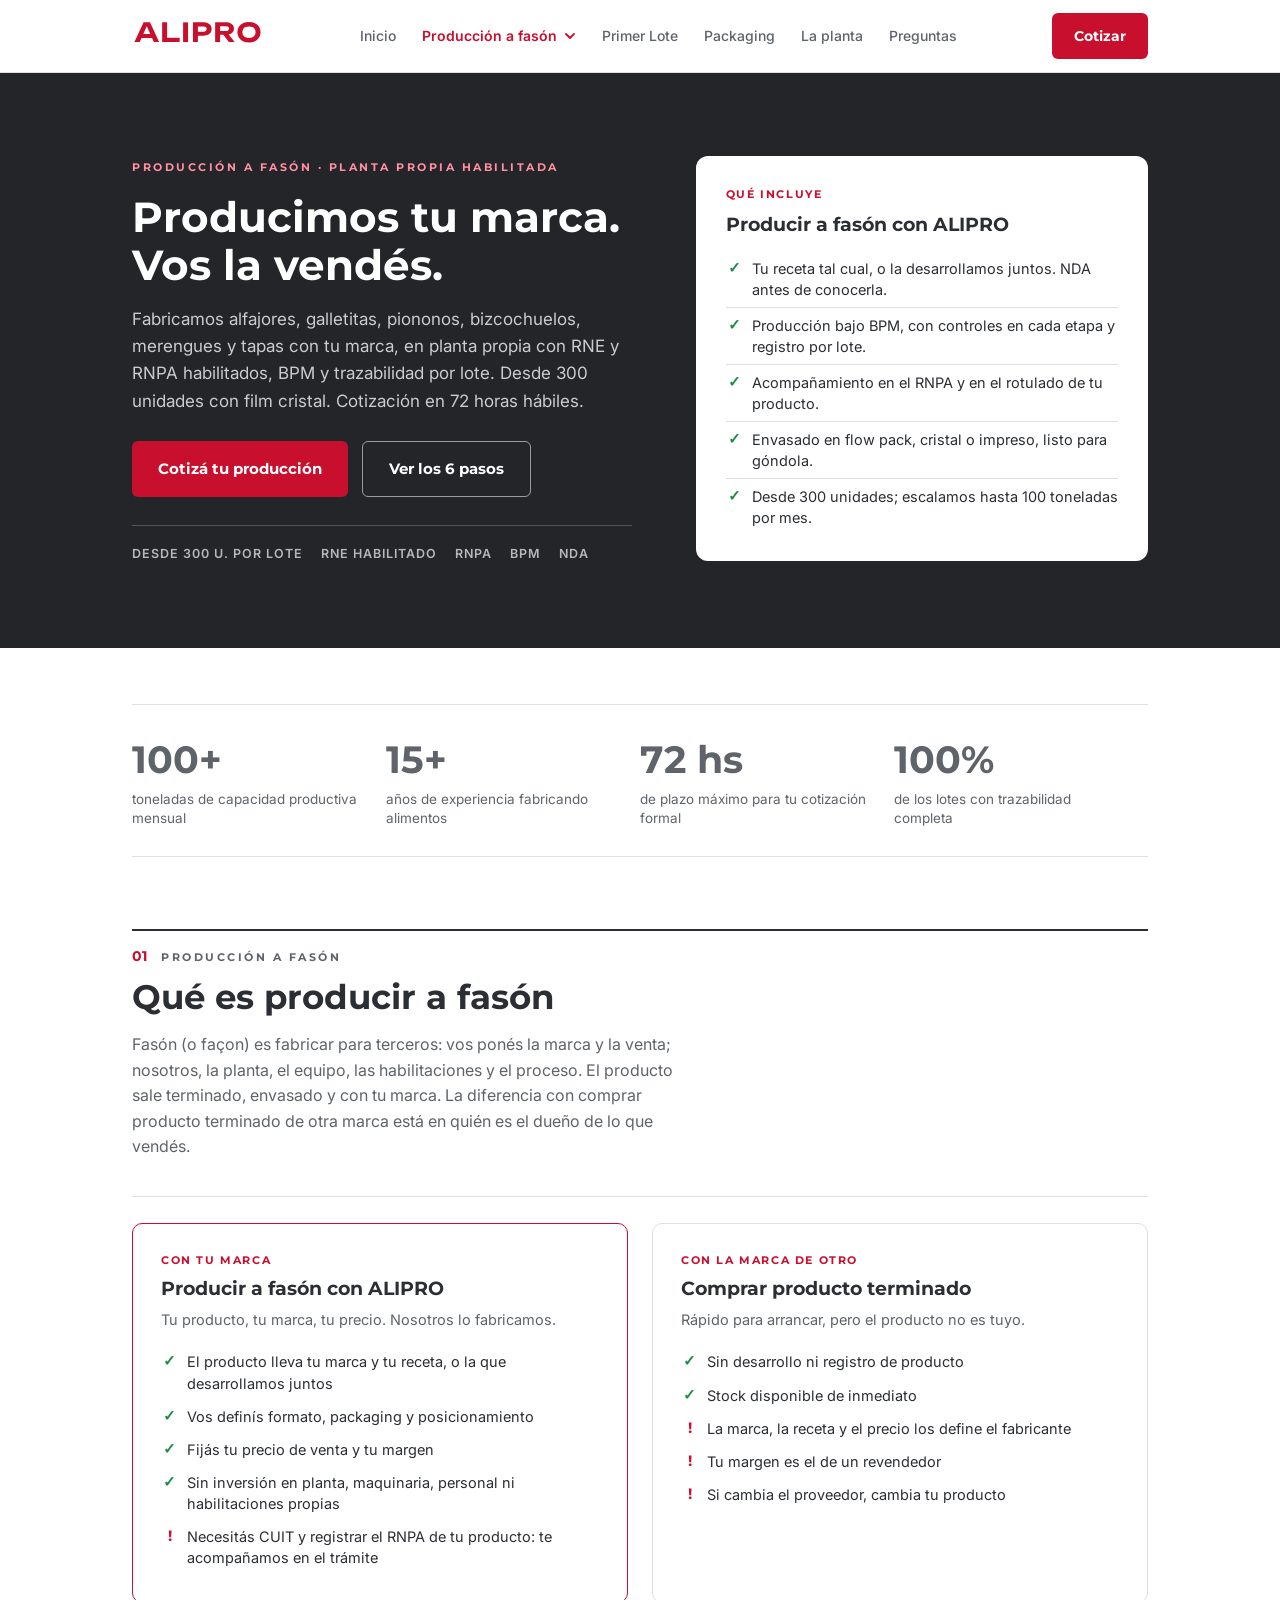
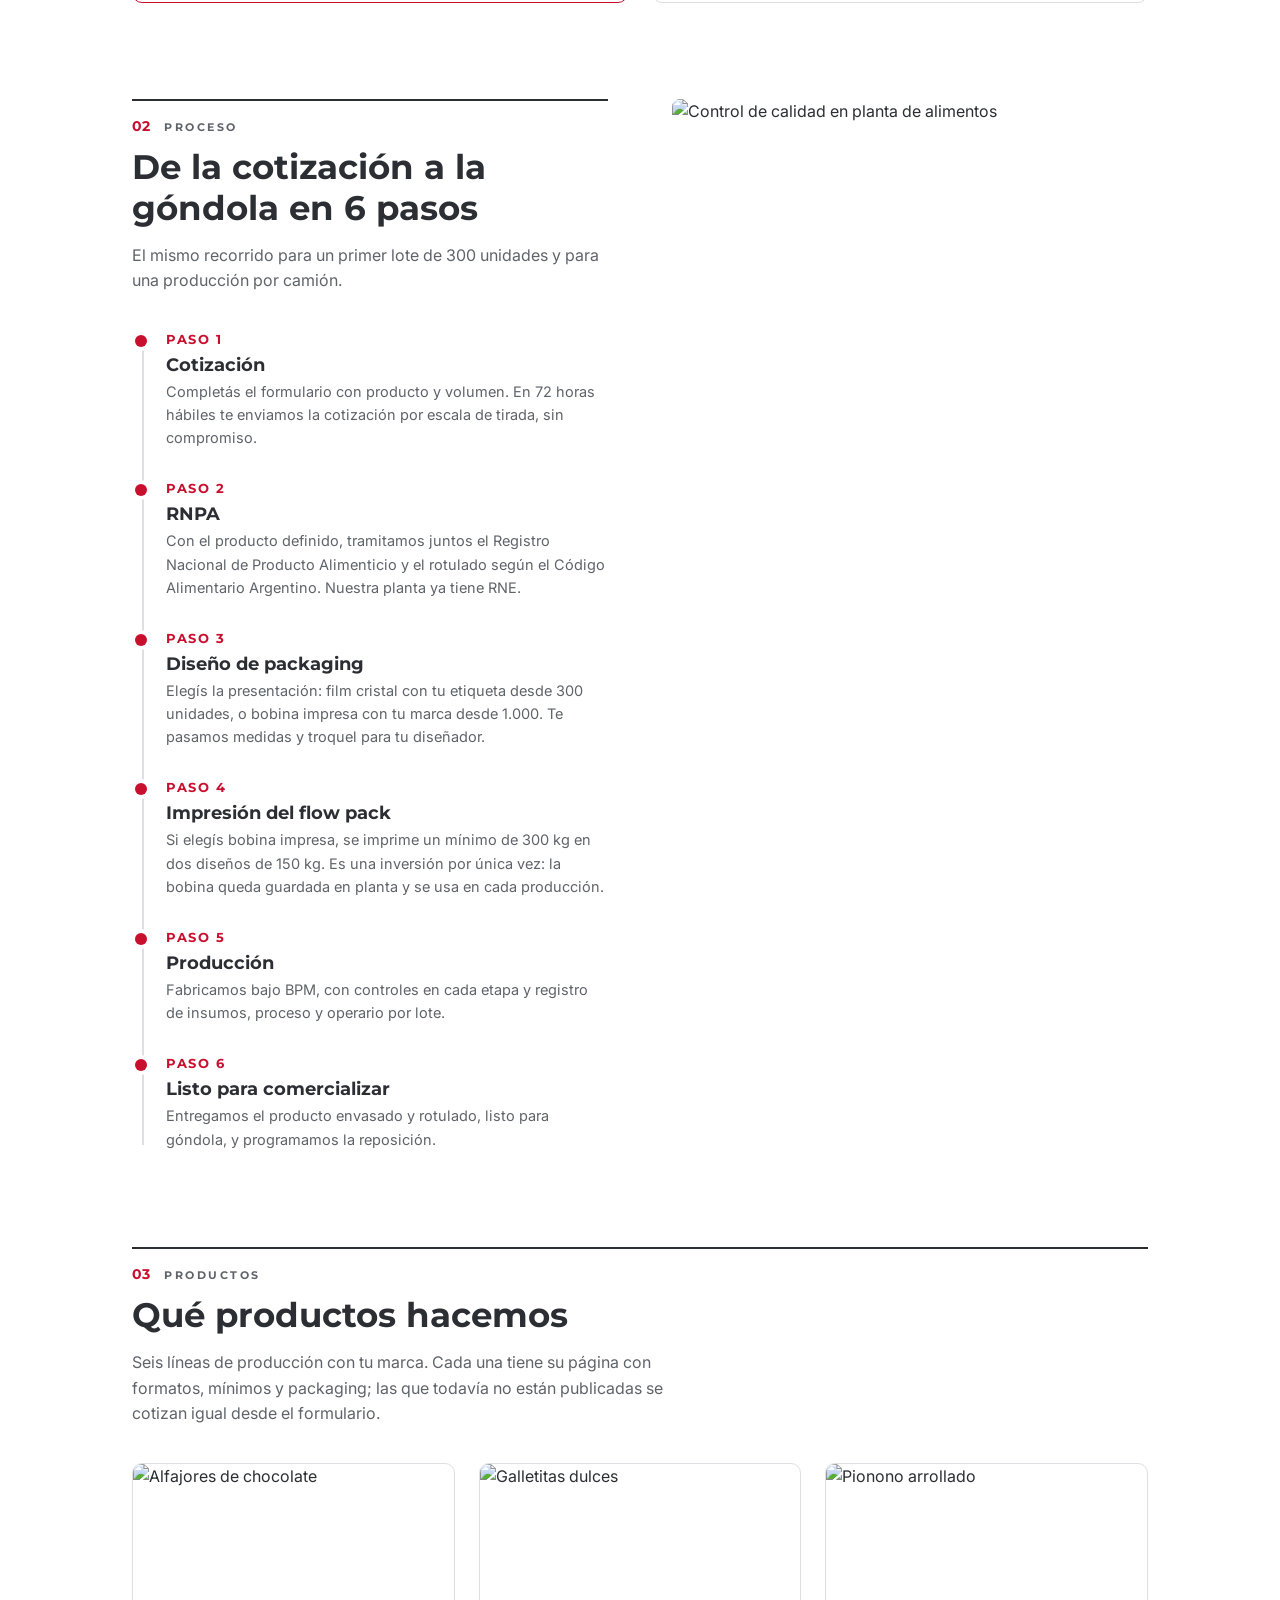
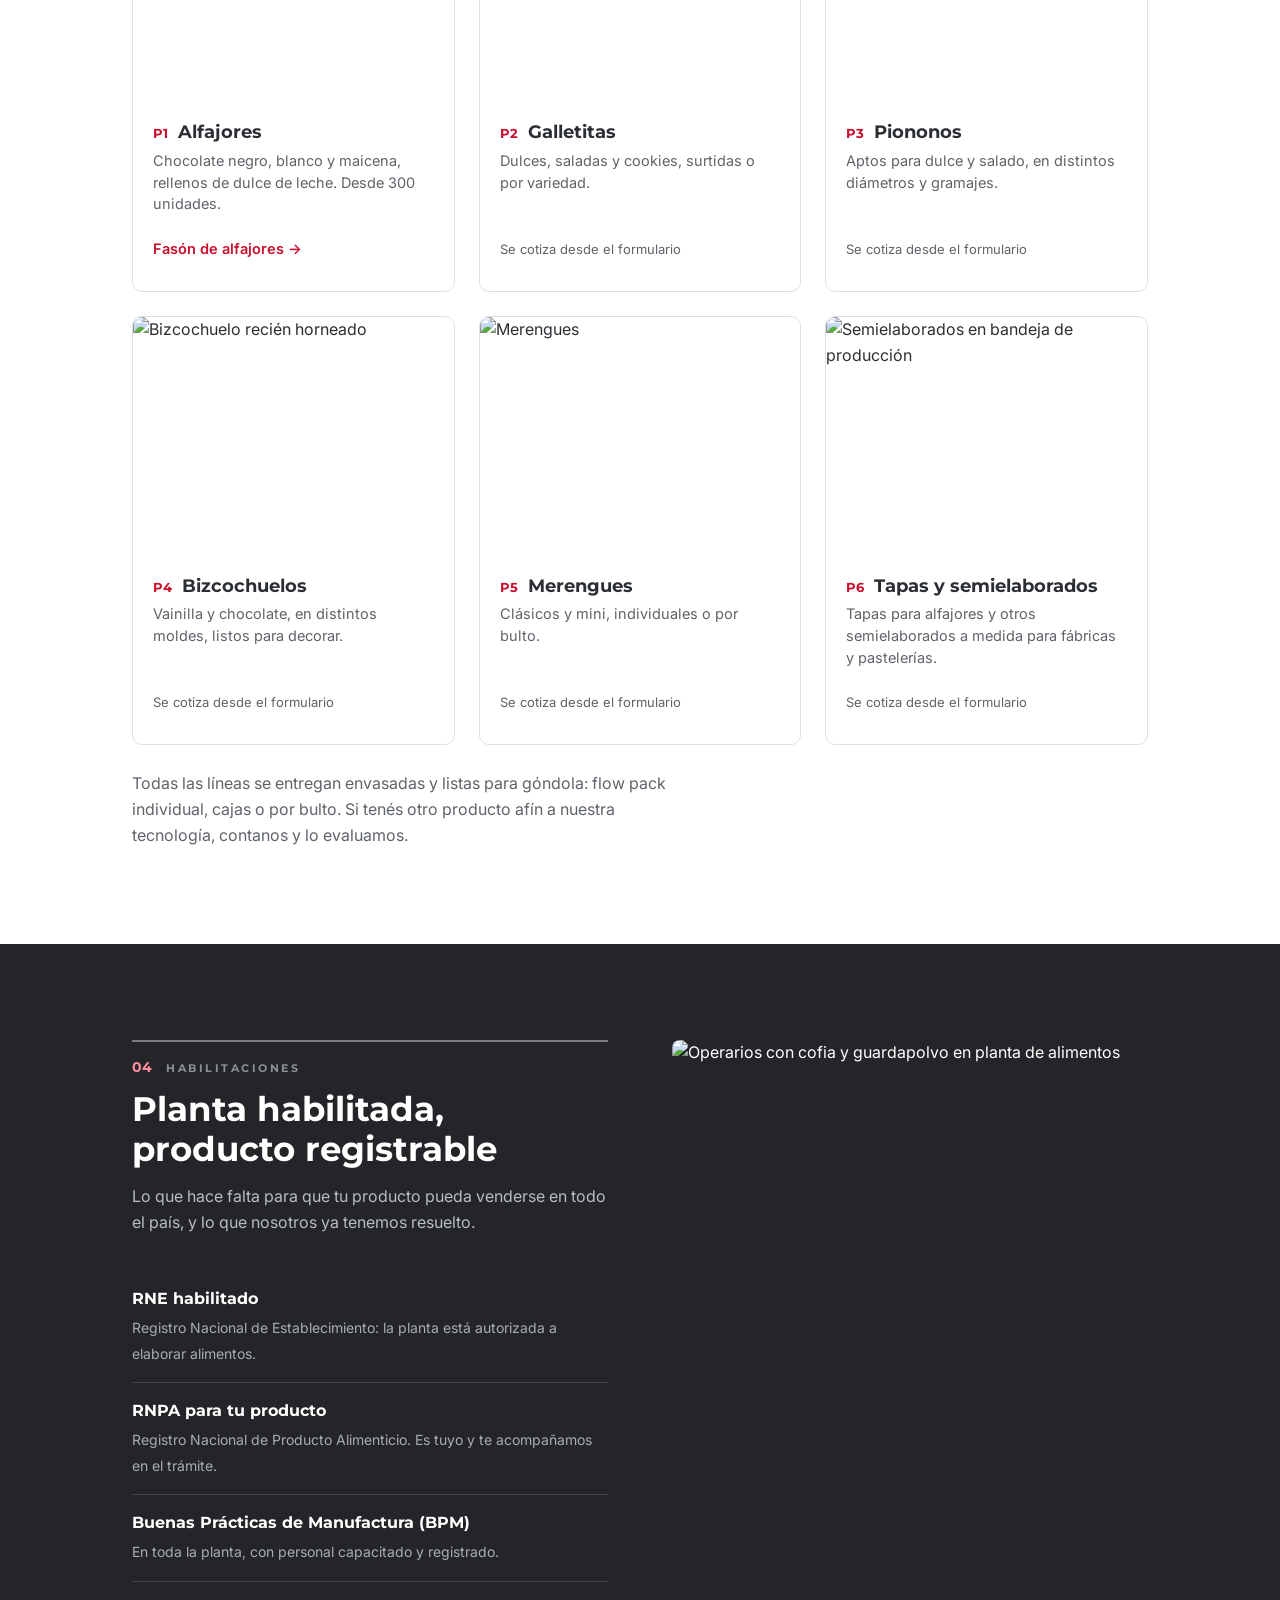
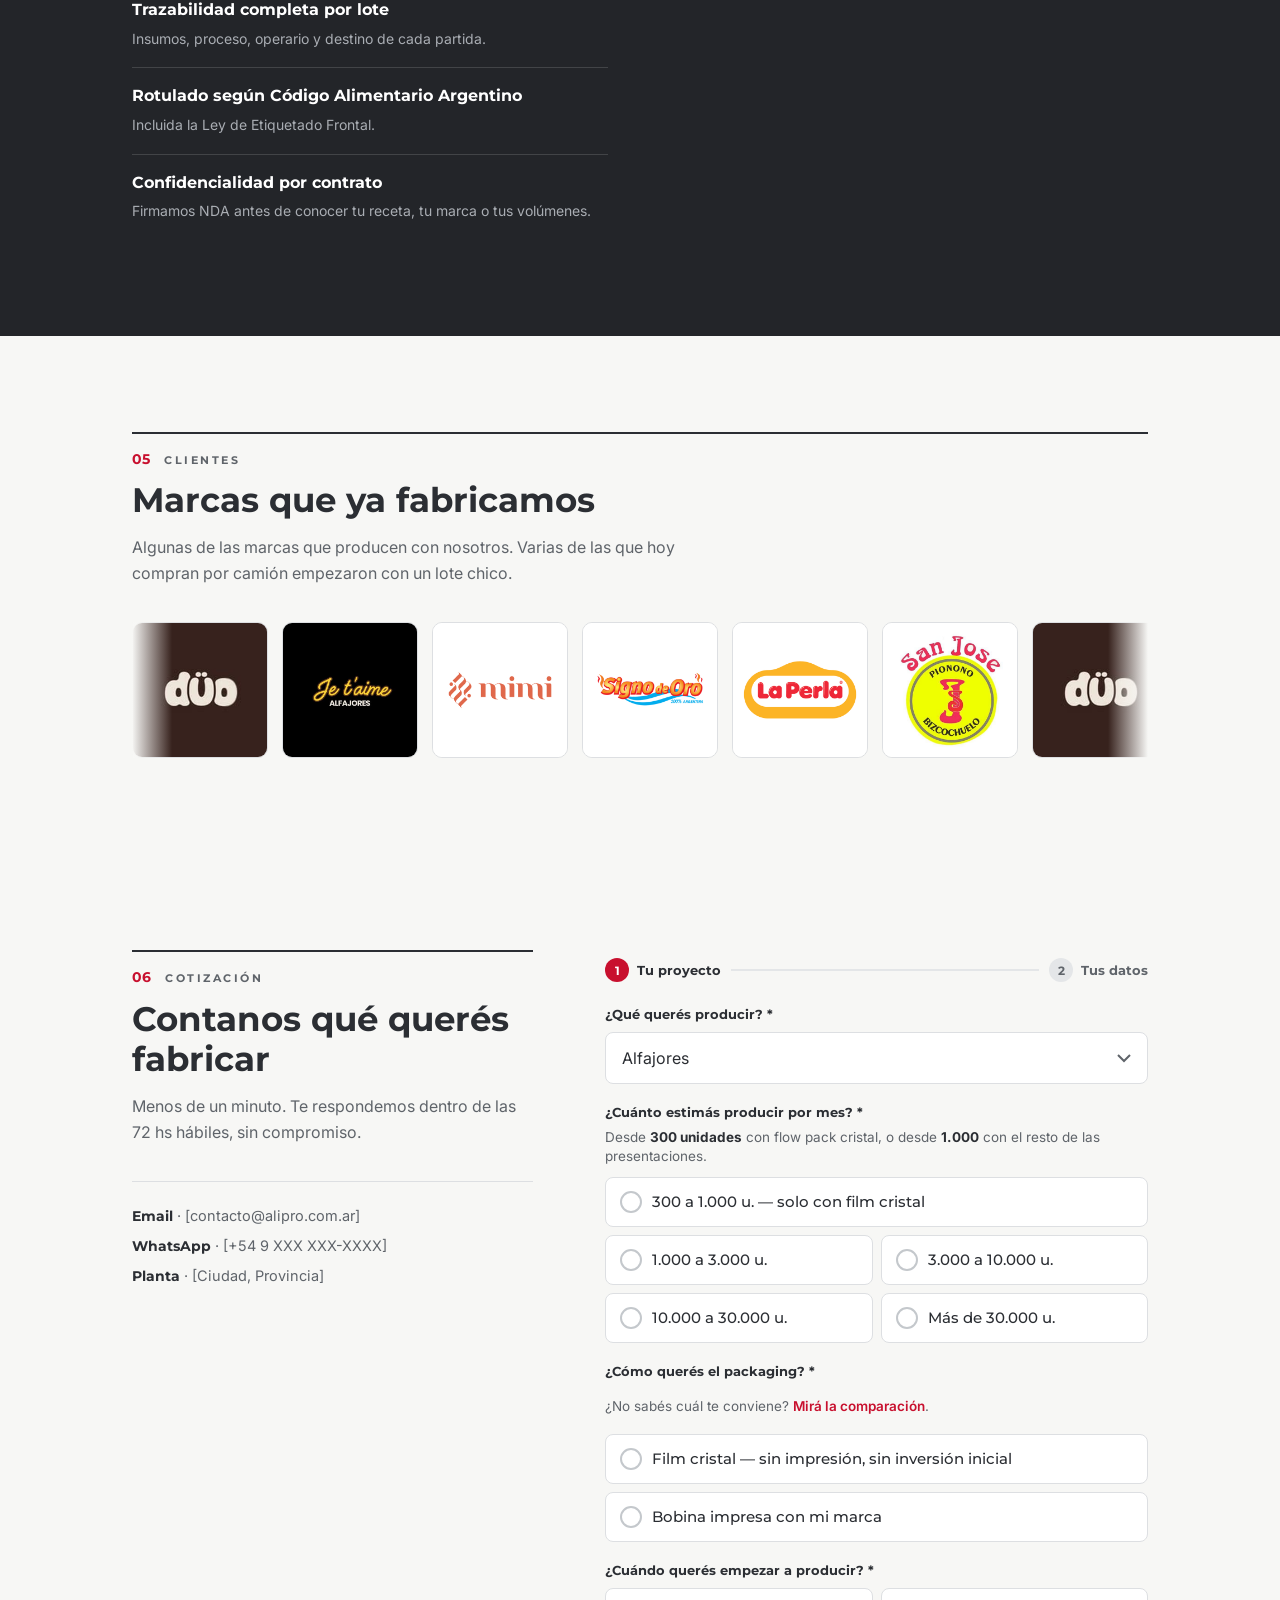
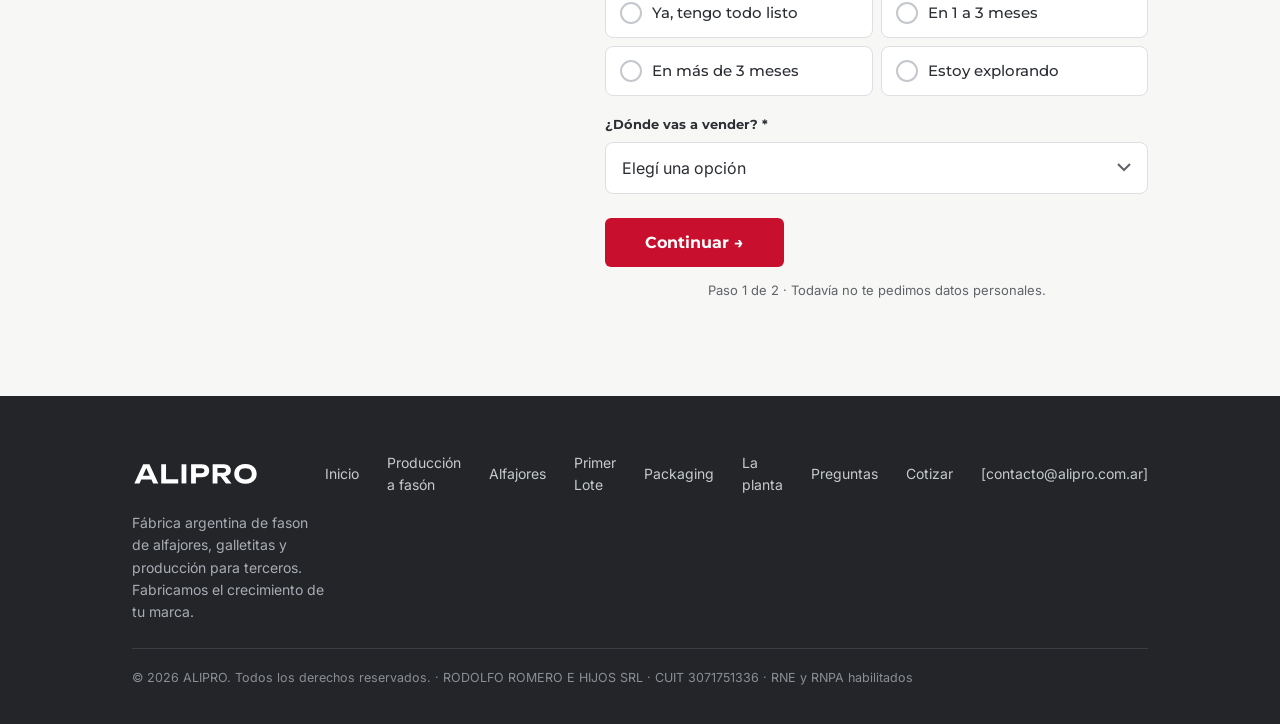
==== fason/index.html @ e1d5bf6e "Completar el menú: Primer Lote, Packaging, La planta y Preguntas frecuentes - 4 páginas nuevas con e" ====
<!DOCTYPE html>
<html lang="es-AR">
<head>
<meta charset="UTF-8">
<meta name="viewport" content="width=device-width, initial-scale=1.0">
<title>Producción de alimentos a fasón para terceros | ALIPRO</title>
<meta name="description" content="Fabricamos tu marca en planta propia habilitada: alfajores, galletitas, piononos, bizcochuelos y tapas. RNE y RNPA, BPM y trazabilidad por lote.">
<meta name="keywords" content="producción a fasón,fasón de alimentos,producción para terceros,fabricación con marca propia,maquila de alimentos,fasón de alfajores,fasón de galletitas,fasón de piononos,fasón de bizcochuelos,tapas para alfajores,RNE RNPA">
<!-- Dominio canónico: SIEMPRE con www. El apex alipro.com.ar redirige acá. -->
<link rel="canonical" href="https://www.alipro.com.ar/fason">
<meta property="og:title" content="Producción de alimentos a fasón para terceros — ALIPRO">
<meta property="og:description" content="Producimos tu marca en planta propia con RNE y RNPA, BPM y trazabilidad por lote. Desde 300 unidades. Cotización en 72 h hábiles.">
<meta property="og:type" content="website">
<meta property="og:locale" content="es_AR">
<meta property="og:url" content="https://www.alipro.com.ar/fason">
<meta property="og:image" content="https://www.alipro.com.ar/og-alipro.jpg">
<meta property="og:image:width" content="1200">
<meta property="og:image:height" content="630">
<meta name="twitter:card" content="summary_large_image">
<link rel="icon" type="image/svg+xml" href="[data-uri]">
<meta name="theme-color" content="#C8102E">
<link rel="preconnect" href="https://fonts.googleapis.com">
<link rel="preconnect" href="https://fonts.gstatic.com" crossorigin>
<link rel="preconnect" href="https://images.unsplash.com">
<link href="https://fonts.googleapis.com/css2?family=Montserrat:wght@600;700&family=Inter:wght@400;500;600;700&display=swap" rel="stylesheet">
<script type="application/ld+json">
{"@context":"https://schema.org","@type":"Service","name":"Producción de alimentos a fasón","serviceType":"Fabricación de alimentos para terceros con marca del cliente","provider":{"@type":"Organization","name":"ALIPRO","legalName":"RODOLFO ROMERO E HIJOS SRL","url":"https://www.alipro.com.ar/","email":"contacto@alipro.com.ar"},"areaServed":"AR","url":"https://www.alipro.com.ar/fason","description":"Fabricamos alfajores, galletitas, piononos, bizcochuelos, merengues y tapas con la marca del cliente, en planta propia con RNE y RNPA, BPM y trazabilidad por lote."}
</script>
<link rel="stylesheet" href="/alipro.css">
<style>
/* El panel del hero (.hero .panel) vive en alipro.css */
/* Tarjetas de producto: una por línea, con enlace solo a las páginas que existen */
.pgrid{display:grid;gap:14px;margin-top:8px}
.pcard{border:1px solid var(--linea);border-radius:10px;overflow:hidden;background:#fff;display:flex;flex-direction:column}
.pcard img{width:100%;aspect-ratio:4/3;object-fit:cover}
.pcard .pb{padding:18px 20px 20px;display:flex;flex-direction:column;flex:1}
.pcard h3{font-size:18px;margin-bottom:6px}
.pcard h3 span{font-family:'Montserrat',Arial,sans-serif;font-weight:700;font-size:13px;color:var(--rojo);margin-right:10px}
.pcard p{font-size:14.5px;color:var(--gris);line-height:1.5;margin-bottom:12px;flex:1}
.pcard a{display:inline-flex;align-items:center;min-height:44px;color:var(--rojo);font-weight:600;text-decoration:none;font-size:14.5px}
.pcard a:hover{text-decoration:underline}
.pcard .pronto{font-size:13px;color:var(--gris);min-height:44px;display:inline-flex;align-items:center}
@media(min-width:880px){
.pgrid{grid-template-columns:repeat(3,1fr);gap:24px}
}
</style>
<!-- Píxel de Meta + API de Conversiones · dataset 1397588482338338 (ver meta.js) -->
<script src="/meta.js"></script>
<noscript><img height="1" width="1" style="display:none" alt=""
src="https://www.facebook.com/tr?id=1397588482338338&ev=PageView&noscript=1"/></noscript>
<!-- Formulario de cotización compartido: se inyecta en <div id="cotizar"> (ver cotizar.js) -->
<script src="/cotizar.js" defer></script>
<!-- Encabezado y pie compartidos: se inyectan en <div id="nav"> y <div id="pie"> (ver nav.js) -->
<script src="/nav.js" defer></script>
</head>
<body id="top">

<div id="nav"></div>

<header class="hero">
<div class="wrap in">
<div>
<span class="kicker">Producción a fasón · Planta propia habilitada</span>
<h1>Producimos tu marca. Vos la vendés.</h1>
<p>Fabricamos alfajores, galletitas, piononos, bizcochuelos, merengues y tapas con tu marca, en planta propia con RNE y RNPA habilitados, BPM y trazabilidad por lote. Desde 300 unidades con film cristal. Cotización en 72 horas hábiles.</p>
<div class="ctas">
<a class="btn" href="#cotizar">Cotizá tu producción</a>
<a class="btn ghost" href="#pasos">Ver los 6 pasos</a>
</div>
<div class="certs"><span>Desde 300 u. por lote</span><span>RNE habilitado</span><span>RNPA</span><span>BPM</span><span>NDA</span></div>
</div>
<div class="panel">
<span class="ptag">Qué incluye</span>
<h2>Producir a fasón con ALIPRO</h2>
<ul>
<li>Tu receta tal cual, o la desarrollamos juntos. NDA antes de conocerla.</li>
<li>Producción bajo BPM, con controles en cada etapa y registro por lote.</li>
<li>Acompañamiento en el RNPA y en el rotulado de tu producto.</li>
<li>Envasado en flow pack, cristal o impreso, listo para góndola.</li>
<li>Desde 300 unidades; escalamos hasta 100 toneladas por mes.</li>
</ul>
</div>
</div>
</header>

<section id="numeros" style="padding-top:56px;padding-bottom:40px"><div class="wrap">
<div class="stats">
<div class="stat"><span class="num">100+</span><span>toneladas de capacidad productiva mensual</span></div>
<div class="stat"><span class="num">15+</span><span>años de experiencia fabricando alimentos</span></div>
<div class="stat"><span class="num">72 hs</span><span>de plazo máximo para tu cotización formal</span></div>
<div class="stat"><span class="num">100%</span><span>de los lotes con trazabilidad completa</span></div>
</div>
</div></section>

<section id="que-es" style="padding-top:32px"><div class="wrap">
<div class="shead"><span class="num">01</span><span class="kicker">Producción a fasón</span></div>
<h2 class="stitle">Qué es producir a fasón</h2>
<p class="slede">Fasón (o façon) es fabricar para terceros: vos ponés la marca y la venta; nosotros, la planta, el equipo, las habilitaciones y el proceso. El producto sale terminado, envasado y con tu marca. La diferencia con comprar producto terminado de otra marca está en quién es el dueño de lo que vendés.</p>

<div class="packgrid">
<div class="packcard hi">
<span class="ptag">Con tu marca</span>
<h3>Producir a fasón con ALIPRO</h3>
<p class="pdesc">Tu producto, tu marca, tu precio. Nosotros lo fabricamos.</p>
<ul>
<li class="yes">El producto lleva tu marca y tu receta, o la que desarrollamos juntos</li>
<li class="yes">Vos definís formato, packaging y posicionamiento</li>
<li class="yes">Fijás tu precio de venta y tu margen</li>
<li class="yes">Sin inversión en planta, maquinaria, personal ni habilitaciones propias</li>
<li class="no">Necesitás CUIT y registrar el RNPA de tu producto: te acompañamos en el trámite</li>
</ul>
</div>
<div class="packcard">
<span class="ptag">Con la marca de otro</span>
<h3>Comprar producto terminado</h3>
<p class="pdesc">Rápido para arrancar, pero el producto no es tuyo.</p>
<ul>
<li class="yes">Sin desarrollo ni registro de producto</li>
<li class="yes">Stock disponible de inmediato</li>
<li class="no">La marca, la receta y el precio los define el fabricante</li>
<li class="no">Tu margen es el de un revendedor</li>
<li class="no">Si cambia el proveedor, cambia tu producto</li>
</ul>
</div>
</div>
</div></section>

<section class="formsec" id="pasos" style="background:#fff;padding-top:0"><div class="wrap">
<div class="procgrid">
<div>
<div class="shead"><span class="num">02</span><span class="kicker">Proceso</span></div>
<h2 class="stitle">De la cotización a la góndola en 6 pasos</h2>
<p class="slede">El mismo recorrido para un primer lote de 300 unidades y para una producción por camión.</p>
<div class="tl">
<div class="paso"><div class="pn">Paso 1</div><h3>Cotización</h3><p>Completás el formulario con producto y volumen. En 72 horas hábiles te enviamos la cotización por escala de tirada, sin compromiso.</p></div>
<div class="paso"><div class="pn">Paso 2</div><h3>RNPA</h3><p>Con el producto definido, tramitamos juntos el Registro Nacional de Producto Alimenticio y el rotulado según el Código Alimentario Argentino. Nuestra planta ya tiene RNE.</p></div>
<div class="paso"><div class="pn">Paso 3</div><h3>Diseño de packaging</h3><p>Elegís la presentación: film cristal con tu etiqueta desde 300 unidades, o bobina impresa con tu marca desde 1.000. Te pasamos medidas y troquel para tu diseñador.</p></div>
<div class="paso"><div class="pn">Paso 4</div><h3>Impresión del flow pack</h3><p>Si elegís bobina impresa, se imprime un mínimo de 300 kg en dos diseños de 150 kg. Es una inversión por única vez: la bobina queda guardada en planta y se usa en cada producción.</p></div>
<div class="paso"><div class="pn">Paso 5</div><h3>Producción</h3><p>Fabricamos bajo BPM, con controles en cada etapa y registro de insumos, proceso y operario por lote.</p></div>
<div class="paso"><div class="pn">Paso 6</div><h3>Listo para comercializar</h3><p>Entregamos el producto envasado y rotulado, listo para góndola, y programamos la reposición.</p></div>
</div>
</div>
<img src="https://images.unsplash.com/photo-1551884171-004163219904?q=80&auto=format&fit=crop&w=760" srcset="https://images.unsplash.com/photo-1551884171-004163219904?q=80&auto=format&fit=crop&w=480 480w, https://images.unsplash.com/photo-1551884171-004163219904?q=80&auto=format&fit=crop&w=760 760w, https://images.unsplash.com/photo-1551884171-004163219904?q=80&auto=format&fit=crop&w=1100 1100w, https://images.unsplash.com/photo-1551884171-004163219904?q=80&auto=format&fit=crop&w=1600 1600w" sizes="(min-width:880px) 48vw, 100vw" alt="Control de calidad en planta de alimentos" loading="lazy" decoding="async">
</div>
</div></section>

<section id="productos" style="padding-top:0"><div class="wrap">
<div class="shead"><span class="num">03</span><span class="kicker">Productos</span></div>
<h2 class="stitle">Qué productos hacemos</h2>
<p class="slede">Seis líneas de producción con tu marca. Cada una tiene su página con formatos, mínimos y packaging; las que todavía no están publicadas se cotizan igual desde el formulario.</p>
<div class="pgrid">
<div class="pcard"><img src="https://images.unsplash.com/photo-1604953782017-769558d1a0cc?q=80&auto=format&fit=crop&w=760" srcset="https://images.unsplash.com/photo-1604953782017-769558d1a0cc?q=80&auto=format&fit=crop&w=480 480w, https://images.unsplash.com/photo-1604953782017-769558d1a0cc?q=80&auto=format&fit=crop&w=760 760w, https://images.unsplash.com/photo-1604953782017-769558d1a0cc?q=80&auto=format&fit=crop&w=1100 1100w" sizes="(min-width:880px) 32vw, 92vw" alt="Alfajores de chocolate" loading="lazy"><div class="pb"><h3><span>P1</span>Alfajores</h3><p>Chocolate negro, blanco y maicena, rellenos de dulce de leche. Desde 300 unidades.</p><a href="/fason/alfajores">Fasón de alfajores →</a></div></div>
<div class="pcard"><img src="https://images.unsplash.com/photo-1613249000637-6329eef9287c?q=80&auto=format&fit=crop&w=760" srcset="https://images.unsplash.com/photo-1613249000637-6329eef9287c?q=80&auto=format&fit=crop&w=480 480w, https://images.unsplash.com/photo-1613249000637-6329eef9287c?q=80&auto=format&fit=crop&w=760 760w, https://images.unsplash.com/photo-1613249000637-6329eef9287c?q=80&auto=format&fit=crop&w=1100 1100w" sizes="(min-width:880px) 32vw, 92vw" alt="Galletitas dulces" loading="lazy"><div class="pb"><h3><span>P2</span>Galletitas</h3><p>Dulces, saladas y cookies, surtidas o por variedad.</p><span class="pronto">Se cotiza desde el formulario</span></div></div>
<div class="pcard"><img src="https://images.unsplash.com/photo-1548587459-edc9a4a56af6?q=80&auto=format&fit=crop&w=760" srcset="https://images.unsplash.com/photo-1548587459-edc9a4a56af6?q=80&auto=format&fit=crop&w=480 480w, https://images.unsplash.com/photo-1548587459-edc9a4a56af6?q=80&auto=format&fit=crop&w=760 760w, https://images.unsplash.com/photo-1548587459-edc9a4a56af6?q=80&auto=format&fit=crop&w=1100 1100w" sizes="(min-width:880px) 32vw, 92vw" alt="Pionono arrollado" loading="lazy"><div class="pb"><h3><span>P3</span>Piononos</h3><p>Aptos para dulce y salado, en distintos diámetros y gramajes.</p><span class="pronto">Se cotiza desde el formulario</span></div></div>
<div class="pcard"><img src="https://images.unsplash.com/photo-1611980740456-f5d7fddab908?q=80&auto=format&fit=crop&w=760" srcset="https://images.unsplash.com/photo-1611980740456-f5d7fddab908?q=80&auto=format&fit=crop&w=480 480w, https://images.unsplash.com/photo-1611980740456-f5d7fddab908?q=80&auto=format&fit=crop&w=760 760w, https://images.unsplash.com/photo-1611980740456-f5d7fddab908?q=80&auto=format&fit=crop&w=1100 1100w" sizes="(min-width:880px) 32vw, 92vw" alt="Bizcochuelo recién horneado" loading="lazy"><div class="pb"><h3><span>P4</span>Bizcochuelos</h3><p>Vainilla y chocolate, en distintos moldes, listos para decorar.</p><span class="pronto">Se cotiza desde el formulario</span></div></div>
<div class="pcard"><img src="https://images.unsplash.com/photo-1596241913276-c9865764c797?q=80&auto=format&fit=crop&w=760" srcset="https://images.unsplash.com/photo-1596241913276-c9865764c797?q=80&auto=format&fit=crop&w=480 480w, https://images.unsplash.com/photo-1596241913276-c9865764c797?q=80&auto=format&fit=crop&w=760 760w, https://images.unsplash.com/photo-1596241913276-c9865764c797?q=80&auto=format&fit=crop&w=1100 1100w" sizes="(min-width:880px) 32vw, 92vw" alt="Merengues" loading="lazy"><div class="pb"><h3><span>P5</span>Merengues</h3><p>Clásicos y mini, individuales o por bulto.</p><span class="pronto">Se cotiza desde el formulario</span></div></div>
<div class="pcard"><img src="https://images.unsplash.com/photo-1621267714769-1ad1508a6bd6?q=80&auto=format&fit=crop&w=760" srcset="https://images.unsplash.com/photo-1621267714769-1ad1508a6bd6?q=80&auto=format&fit=crop&w=480 480w, https://images.unsplash.com/photo-1621267714769-1ad1508a6bd6?q=80&auto=format&fit=crop&w=760 760w, https://images.unsplash.com/photo-1621267714769-1ad1508a6bd6?q=80&auto=format&fit=crop&w=1100 1100w" sizes="(min-width:880px) 32vw, 92vw" alt="Semielaborados en bandeja de producción" loading="lazy"><div class="pb"><h3><span>P6</span>Tapas y semielaborados</h3><p>Tapas para alfajores y otros semielaborados a medida para fábricas y pastelerías.</p><span class="pronto">Se cotiza desde el formulario</span></div></div>
</div>
<p class="slede" style="margin-top:26px;margin-bottom:0">Todas las líneas se entregan envasadas y listas para góndola: flow pack individual, cajas o por bulto. Si tenés otro producto afín a nuestra tecnología, contanos y lo evaluamos.</p>
</div></section>

<section class="calidad" id="habilitaciones"><div class="wrap">
<div class="qgrid">
<div>
<div class="shead"><span class="num" style="color:#FF8FA1">04</span><span class="kicker" style="color:#8B9096">Habilitaciones</span></div>
<h2 class="stitle">Planta habilitada, producto registrable</h2>
<p class="slede">Lo que hace falta para que tu producto pueda venderse en todo el país, y lo que nosotros ya tenemos resuelto.</p>
<div class="qitem"><b>RNE habilitado</b><span>Registro Nacional de Establecimiento: la planta está autorizada a elaborar alimentos.</span></div>
<div class="qitem"><b>RNPA para tu producto</b><span>Registro Nacional de Producto Alimenticio. Es tuyo y te acompañamos en el trámite.</span></div>
<div class="qitem"><b>Buenas Prácticas de Manufactura (BPM)</b><span>En toda la planta, con personal capacitado y registrado.</span></div>
<div class="qitem"><b>Trazabilidad completa por lote</b><span>Insumos, proceso, operario y destino de cada partida.</span></div>
<div class="qitem"><b>Rotulado según Código Alimentario Argentino</b><span>Incluida la Ley de Etiquetado Frontal.</span></div>
<div class="qitem"><b>Confidencialidad por contrato</b><span>Firmamos NDA antes de conocer tu receta, tu marca o tus volúmenes.</span></div>
</div>
<img src="https://images.unsplash.com/photo-1551884170-09fb70a3a2ed?q=80&auto=format&fit=crop&w=760" srcset="https://images.unsplash.com/photo-1551884170-09fb70a3a2ed?q=80&auto=format&fit=crop&w=480 480w, https://images.unsplash.com/photo-1551884170-09fb70a3a2ed?q=80&auto=format&fit=crop&w=760 760w, https://images.unsplash.com/photo-1551884170-09fb70a3a2ed?q=80&auto=format&fit=crop&w=1100 1100w, https://images.unsplash.com/photo-1551884170-09fb70a3a2ed?q=80&auto=format&fit=crop&w=1600 1600w" sizes="(min-width:880px) 48vw, 100vw" alt="Operarios con cofia y guardapolvo en planta de alimentos" loading="lazy" decoding="async">
</div>
</div></section>

<section class="formsec" id="marcas"><div class="wrap">
<div class="shead"><span class="num">05</span><span class="kicker">Clientes</span></div>
<h2 class="stitle">Marcas que ya fabricamos</h2>
<p class="slede">Algunas de las marcas que producen con nosotros. Varias de las que hoy compran por camión empezaron con un lote chico.</p>
<div class="marcas" aria-label="Marcas que fabrican con ALIPRO">
<div class="mtrack">
<div class="mtile"><img src="/marcas/tile_duo.png" alt="düo" loading="lazy"></div>
<div class="mtile"><img src="/marcas/tile_jetaime.png" alt="Je t'aime Alfajores" loading="lazy"></div>
<div class="mtile"><img src="/marcas/tile_mimi.png" alt="mimi" loading="lazy"></div>
<div class="mtile"><img src="/marcas/tile_signodeoro.png" alt="Signo de Oro" loading="lazy"></div>
<div class="mtile"><img src="/marcas/tile_laperla.png" alt="La Perla" loading="lazy"></div>
<div class="mtile"><img src="/marcas/tile_sanjose.png" alt="San Jose Pionono y Bizcochuelo" loading="lazy"></div>
<div class="mtile"><img src="/marcas/tile_duo.png" alt="düo" loading="lazy"></div>
<div class="mtile"><img src="/marcas/tile_jetaime.png" alt="Je t'aime Alfajores" loading="lazy"></div>
<div class="mtile"><img src="/marcas/tile_mimi.png" alt="mimi" loading="lazy"></div>
<div class="mtile"><img src="/marcas/tile_signodeoro.png" alt="Signo de Oro" loading="lazy"></div>
<div class="mtile"><img src="/marcas/tile_laperla.png" alt="La Perla" loading="lazy"></div>
<div class="mtile"><img src="/marcas/tile_sanjose.png" alt="San Jose Pionono y Bizcochuelo" loading="lazy"></div>
<div class="mtile"><img src="/marcas/tile_duo.png" alt="düo" loading="lazy"></div>
<div class="mtile"><img src="/marcas/tile_jetaime.png" alt="Je t'aime Alfajores" loading="lazy"></div>
<div class="mtile"><img src="/marcas/tile_mimi.png" alt="mimi" loading="lazy"></div>
<div class="mtile"><img src="/marcas/tile_signodeoro.png" alt="Signo de Oro" loading="lazy"></div>
<div class="mtile"><img src="/marcas/tile_laperla.png" alt="La Perla" loading="lazy"></div>
<div class="mtile"><img src="/marcas/tile_sanjose.png" alt="San Jose Pionono y Bizcochuelo" loading="lazy"></div>
<div class="mtile"><img src="/marcas/tile_duo.png" alt="düo" loading="lazy"></div>
<div class="mtile"><img src="/marcas/tile_jetaime.png" alt="Je t'aime Alfajores" loading="lazy"></div>
<div class="mtile"><img src="/marcas/tile_mimi.png" alt="mimi" loading="lazy"></div>
<div class="mtile"><img src="/marcas/tile_signodeoro.png" alt="Signo de Oro" loading="lazy"></div>
<div class="mtile"><img src="/marcas/tile_laperla.png" alt="La Perla" loading="lazy"></div>
<div class="mtile"><img src="/marcas/tile_sanjose.png" alt="San Jose Pionono y Bizcochuelo" loading="lazy"></div>
</div>
</div>
</div></section>

<div id="cotizar" data-origen="landing-fason" data-num="06" data-titulo="Contanos qué querés fabricar"></div>

<div id="pie"></div>

<div class="floatstack">
<a class="wabtn" id="wabtn" href="#" target="_blank" rel="noopener" aria-label="Escribinos por WhatsApp" title="Escribinos por WhatsApp"><svg viewBox="0 0 24 24" aria-hidden="true"><path d="M17.47 14.38c-.3-.15-1.76-.87-2.03-.97-.27-.1-.47-.15-.67.15-.2.3-.77.97-.94 1.17-.17.2-.35.22-.65.07-.3-.15-1.25-.46-2.39-1.47-.88-.79-1.48-1.76-1.65-2.06-.17-.3-.02-.46.13-.61.13-.13.3-.35.45-.52.15-.17.2-.3.3-.5.1-.2.05-.37-.02-.52-.07-.15-.67-1.61-.92-2.21-.24-.58-.49-.5-.67-.51h-.57c-.2 0-.52.07-.79.37-.27.3-1.04 1.01-1.04 2.47s1.06 2.87 1.21 3.07c.15.2 2.1 3.2 5.08 4.49.71.31 1.26.49 1.69.62.71.23 1.36.19 1.87.12.57-.09 1.76-.72 2.01-1.41.25-.7.25-1.29.17-1.42-.07-.13-.27-.2-.57-.35M12.04 21.5h-.01c-1.74 0-3.45-.47-4.94-1.35l-.35-.21-3.67.96.98-3.58-.23-.37a9.86 9.86 0 01-1.51-5.26c0-5.45 4.44-9.89 9.9-9.89 2.64 0 5.13 1.03 6.99 2.9a9.83 9.83 0 012.9 6.99c0 5.46-4.44 9.9-9.9 9.9M20.52 3.45A11.78 11.78 0 0012.04 0C5.5 0 .18 5.32.18 11.86c0 2.09.55 4.13 1.59 5.93L.08 24l6.36-1.67a11.8 11.8 0 005.6 1.43h.01c6.54 0 11.86-5.32 11.86-11.86 0-3.17-1.23-6.15-3.47-8.39"/></svg></a>
<a class="btn cotpill" id="cotpill" href="#cotizar">Cotizar →</a>
</div>

</body>
</html>
---- alipro.css ----
/* ALIPRO — hoja de estilos común a todas las páginas del sitio.
   Lo exclusivo de cada página va en el <style> de esa página, después de este <link>. */
:root{--rojo:#C8102E;--rojo-osc:#A80D26;--carbon:#232529;--tinta:#2B2E33;--gris:#5F646A;--linea:#DDDFE2;--hueso:#F7F7F5}
*{margin:0;padding:0;box-sizing:border-box}
html{scroll-behavior:smooth;-webkit-text-size-adjust:100%}
body{font-family:'Inter',Arial,sans-serif;color:var(--tinta);background:#fff;line-height:1.6;font-size:16px}
img{max-width:100%;display:block}
a{color:inherit}
.wrap{max-width:1080px;margin:0 auto;padding:0 20px}
.kicker{font-family:'Montserrat',Arial,sans-serif;font-weight:700;font-size:11px;letter-spacing:2.5px;text-transform:uppercase;color:var(--rojo)}
.num{font-family:'Montserrat',Arial,sans-serif;font-weight:700;color:var(--rojo)}
h1,h2,h3{font-family:'Montserrat',Arial,sans-serif;line-height:1.2;color:var(--tinta)}
.btn{display:inline-flex;align-items:center;justify-content:center;gap:8px;background:var(--rojo);color:#fff !important;font-family:'Montserrat',Arial,sans-serif;font-weight:700;font-size:15px;padding:15px 26px;border-radius:6px;text-decoration:none;border:none;cursor:pointer;min-height:48px;transition:background .15s}
.btn:hover{background:var(--rojo-osc)}
.btn.ghost{background:transparent;color:var(--tinta) !important;border:1.5px solid var(--tinta)}
.btn.ghost:hover{background:var(--hueso)}
.btn.inv{background:#fff;color:var(--rojo) !important}
.btn.inv:hover{background:var(--hueso)}
nav{position:sticky;top:0;background:#fff;border-bottom:1px solid var(--linea);z-index:60}
.navi{display:flex;align-items:center;justify-content:space-between;height:60px}
.navi>a:first-child{display:flex;align-items:center;min-height:44px}
.navlogo{width:110px}
.navlinks{display:none}
/* --- menú de sitio (lo inyecta nav.js): panel vertical en móvil, fila con desplegable en desktop --- */
.navlinks.abierto{display:flex;flex-direction:column;position:absolute;left:0;right:0;top:100%;background:#fff;border-bottom:1px solid var(--linea);box-shadow:0 14px 28px rgba(43,46,51,.10);padding:4px 20px 14px;max-height:calc(100vh - 60px);overflow-y:auto}
.navlinks a,.navdrop>button{display:flex;align-items:center;gap:7px;width:100%;min-height:48px;font-family:'Inter',Arial,sans-serif;font-size:15px;font-weight:500;color:var(--gris);text-decoration:none;background:none;border:0;padding:0;cursor:pointer;text-align:left;line-height:1.3}
.navlinks a:hover,.navdrop>button:hover{color:var(--rojo)}
.navlinks a.actual,.navdrop>button.actual{color:var(--rojo);font-weight:600}
.navlinks>*+*{border-top:1px solid var(--linea)}
.navdrop>button svg{width:12px;height:12px;flex:none;transition:transform .15s}
.navdrop>button[aria-expanded="true"] svg{transform:rotate(180deg)}
.navsub{list-style:none;margin:0;padding:0 0 8px 16px}
.navsub[hidden]{display:none}
.navsub a{min-height:44px;font-size:14.5px}
.navacc{display:flex;align-items:center;gap:6px}
.navburger{display:flex;align-items:center;justify-content:center;width:44px;height:44px;border:0;border-radius:6px;background:none;padding:0;color:var(--tinta);cursor:pointer}
.navburger svg{width:24px;height:24px}
.navburger .ico-cerrar,.navburger[aria-expanded="true"] .ico-abrir{display:none}
.navburger[aria-expanded="true"] .ico-cerrar{display:block}
.navburger:hover{background:var(--hueso)}
.navlinks a:focus-visible,.navdrop>button:focus-visible,.navburger:focus-visible{outline:2px solid var(--rojo);outline-offset:2px;border-radius:4px}
@media(prefers-reduced-motion:reduce){.navdrop>button svg{transition:none}}
nav .btn{padding:10px 16px;font-size:13px;min-height:40px}
.hero{background:var(--carbon);color:#fff}
.hero .in{padding:48px 20px 52px}
.hero .kicker{color:#FF8FA1}
.hero h1{font-family:'Montserrat',Arial,sans-serif;font-weight:700;color:#fff;font-size:clamp(26px,6.6vw,42px);line-height:1.16;margin:14px 0 16px}
.hero p{color:#C9CCD0;font-size:17px;max-width:520px;margin-bottom:26px}
.hero .ctas{display:flex;flex-direction:column;gap:10px}
.hero .ghost{color:#fff !important;border-color:rgba(255,255,255,.55)}
.hero .ghost:hover{background:rgba(255,255,255,.1)}
.hero .certs{display:flex;gap:18px;flex-wrap:wrap;margin-top:28px;padding-top:18px;border-top:1px solid rgba(255,255,255,.22);font-size:12.5px;letter-spacing:1px;text-transform:uppercase;color:#B4B8BD;font-weight:600}
section{padding:64px 0;scroll-margin-top:70px}
.shead{display:flex;align-items:baseline;gap:14px;border-top:2px solid var(--tinta);padding-top:14px;margin-bottom:8px}
.shead .num{font-size:14px}
.shead .kicker{color:var(--gris)}
.stitle{font-size:clamp(24px,5.6vw,34px);font-weight:700;margin:10px 0 14px}
.slede{color:var(--gris);max-width:560px;margin-bottom:36px}
.stats{display:grid;grid-template-columns:1fr 1fr;gap:0;border-top:1px solid var(--linea)}
.stat{padding:22px 4px;border-bottom:1px solid var(--linea)}
.stat .num{font-size:clamp(26px,6vw,38px);display:block;margin-bottom:4px}
.stat span{font-size:13.5px;color:var(--gris);line-height:1.4;display:block}
.seg{border-top:1px solid var(--linea)}
.segrow{display:block;padding:22px 0;border-bottom:1px solid var(--linea);text-decoration:none;position:relative}
.segrow .idx{font-family:'Montserrat',Arial,sans-serif;font-weight:700;font-size:13px;color:var(--rojo);display:block;margin-bottom:6px}
.segrow h3{font-size:19px;margin-bottom:6px;padding-right:36px}
.segrow p{font-size:14.5px;color:var(--gris);max-width:560px}
.segrow::after{content:"→";position:absolute;right:2px;top:50%;transform:translateY(-50%);color:var(--rojo);font-size:20px}
.segrow:active{background:var(--hueso)}
.prods{border-top:1px solid var(--linea)}
.prod{padding:24px 0;border-bottom:1px solid var(--linea)}
.prod h3{font-size:19px;margin-bottom:10px}
.prod h3 span{font-family:'Montserrat',Arial,sans-serif;font-weight:700;font-size:13px;color:var(--rojo);margin-right:10px}
.prod li{list-style:none;font-size:14.5px;color:var(--gris);padding:5px 0 5px 18px;position:relative}
.prod li::before{content:"";position:absolute;left:0;top:13px;width:7px;height:7px;background:var(--rojo);border-radius:1px}
.prod{text-align:center}
.procgrid>img{border-radius:8px;aspect-ratio:4/3;object-fit:cover;width:100%;margin-top:28px}
.tl{position:relative;padding-left:34px}
.tl::before{content:"";position:absolute;left:10px;top:6px;bottom:6px;width:2px;background:var(--linea)}
.paso{position:relative;padding-bottom:30px}
.paso:last-child{padding-bottom:0}
.paso::before{content:"";position:absolute;left:-31px;top:5px;width:12px;height:12px;border-radius:50%;background:var(--rojo);box-shadow:0 0 0 4px #fff}
.paso .pn{font-family:'Montserrat',Arial,sans-serif;font-weight:700;font-size:12.5px;letter-spacing:1.5px;color:var(--rojo);text-transform:uppercase;margin-bottom:4px}
.paso h3{font-size:17.5px;margin-bottom:5px}
.paso p{font-size:14.5px;color:var(--gris);max-width:520px}
.calidad{background:var(--carbon);color:#fff}
.calidad .shead{border-top-color:rgba(255,255,255,.4)}
.calidad .stitle{color:#fff}
.calidad .slede{color:#B9BDC2}
.calidad img{border-radius:8px;aspect-ratio:16/10;object-fit:cover;width:100%;margin-bottom:28px}
.qitem{padding:16px 0;border-bottom:1px solid rgba(255,255,255,.14)}
.qitem:last-child{border-bottom:none}
.qitem b{font-family:'Montserrat';font-size:15.5px;display:block;margin-bottom:3px}
.qitem span{font-size:14px;color:#A9ADB3}
.galwrap{overflow-x:auto;scroll-snap-type:x mandatory;display:flex;gap:12px;padding:4px 20px 12px;-webkit-overflow-scrolling:touch}
.galwrap img{scroll-snap-align:start;flex:0 0 82%;max-width:360px;border-radius:8px;aspect-ratio:4/3;object-fit:cover}
.galhint{font-size:12.5px;color:var(--gris);padding:0 20px}
.banda{background:var(--rojo);color:#fff;padding:56px 0}
.banda .display{font-family:'Montserrat',Arial,sans-serif;font-weight:700;font-size:clamp(21px,5.4vw,32px);margin-bottom:12px}
.banda p{color:#FADBE0;max-width:560px;margin-bottom:24px;font-size:16px}
.marcas{overflow:hidden;position:relative;margin-top:30px}
.marcas::before,.marcas::after{content:"";position:absolute;top:0;bottom:0;width:40px;z-index:2;pointer-events:none}
.marcas::before{left:0;background:linear-gradient(90deg,var(--hueso),transparent)}
.marcas::after{right:0;background:linear-gradient(270deg,var(--hueso),transparent)}
.mtrack{display:flex;gap:14px;width:max-content;animation:marq 28s linear infinite}
.marcas:hover .mtrack{animation-play-state:paused}
.mtile{flex:0 0 auto;width:116px;height:116px;border-radius:10px;overflow:hidden;border:1px solid var(--linea);display:flex;flex-direction:column;align-items:center;justify-content:center;text-align:center}
.mtile img{width:100%;height:100%;object-fit:cover}
@keyframes marq{to{transform:translateX(-50%)}}
@media(min-width:880px){.mtile{width:136px;height:136px}}
.tests{display:grid;gap:12px;margin-top:28px}
.test{border:1px solid var(--linea);border-radius:10px;padding:20px;background:#fff}
.test p{font-size:14.5px;color:var(--tinta)}
.test .who{font-family:'Montserrat';font-weight:700;font-size:13px;margin-top:12px}
.test .fecha{font-size:12.5px;color:var(--gris)}
.testlink{display:inline-flex;align-items:center;margin-top:14px;padding:12px 0;min-height:44px;font-size:14.5px;font-weight:600;color:var(--rojo);text-decoration:none}
.faq details{border-bottom:1px solid var(--linea)}
.faq summary{cursor:pointer;padding:18px 30px 18px 0;font-family:'Montserrat',Arial,sans-serif;font-weight:600;font-size:15.5px;list-style:none;position:relative;min-height:44px}
.faq summary::-webkit-details-marker{display:none}
.faq summary::after{content:"+";position:absolute;right:2px;top:14px;color:var(--rojo);font-size:24px;font-weight:400}
.faq details[open] summary::after{content:"–"}
.faq .a{padding:0 0 18px;color:var(--gris);font-size:15px;max-width:640px}
.formsec{background:var(--hueso)}
form{margin-top:30px}
.fld{margin-bottom:18px}
label{display:block;font-family:'Montserrat';font-weight:700;font-size:13px;margin-bottom:7px;color:var(--tinta)}
label .opt{font-weight:500;color:var(--gris);font-size:12.5px}
input[type=text],input[type=email],input[type=tel],textarea,select{width:100%;padding:15px 16px;border:1.5px solid var(--linea);border-radius:8px;font-family:'Inter',Arial,sans-serif;font-size:16px;color:var(--tinta);background:#fff;min-height:52px}
select{appearance:none;-webkit-appearance:none;background-image:url("data:image/svg+xml,%3Csvg xmlns='http://www.w3.org/2000/svg' width='14' height='9'%3E%3Cpath d='M1 1l6 6 6-6' stroke='%235F646A' stroke-width='2' fill='none'/%3E%3C/svg%3E");background-repeat:no-repeat;background-position:right 16px center;padding-right:42px;cursor:pointer}
input:focus,textarea:focus,select:focus{outline:none;border-color:var(--rojo)}
textarea{resize:vertical;min-height:90px}
.pills{display:grid;grid-template-columns:1fr 1fr;gap:8px}
.pills.col1{grid-template-columns:1fr}
.pills label{display:block;margin:0}
.pills input{position:absolute;opacity:0;pointer-events:none}
.pills span{display:flex;align-items:center;gap:10px;width:100%;padding:13px 14px;border:1.5px solid var(--linea);border-radius:8px;font-size:14.5px;font-weight:500;color:var(--tinta);background:#fff;cursor:pointer;min-height:50px;line-height:1.3;transition:border-color .12s,background .12s}
.pills span::before{content:"";flex:0 0 18px;width:18px;height:18px;border:2px solid #C4C8CC;border-radius:50%;background:#fff;transition:border .12s}
.pills span:hover{border-color:#B7BBBF}
.pills input:checked + span{border-color:var(--rojo);background:#FCF1F3}
.pills input:checked + span::before{border:5.5px solid var(--rojo)}
.pills input:focus-visible + span{outline:2px solid var(--rojo);outline-offset:2px}
.fsubmit{width:100%;font-size:16px;margin-top:6px}
.fnote{font-size:13px;color:var(--gris);margin-top:14px;text-align:center;line-height:1.45}
.fok{display:none;background:#EAF6EE;border:1px solid #BFE3CB;color:#1D6B37;border-radius:8px;padding:16px;margin-top:16px;font-size:15px}
/* --- formulario en 2 pasos --- */
.fprog{display:flex;align-items:center;gap:10px;margin-bottom:22px}
.fprog .st{display:flex;align-items:center;gap:8px;font-family:'Montserrat',Arial,sans-serif;font-weight:700;font-size:13px;color:var(--gris);white-space:nowrap}
.fprog .st b{display:flex;align-items:center;justify-content:center;width:24px;height:24px;border-radius:50%;background:#E4E6E8;color:var(--gris);font-size:12px;flex:0 0 24px}
.fprog .st.on{color:var(--tinta)}
.fprog .st.on b{background:var(--rojo);color:#fff}
.fprog .bar{flex:1;height:2px;background:#E4E6E8;min-width:16px}
.fstep[hidden]{display:none}
.hp{position:absolute!important;left:-9999px;top:auto;width:1px;height:1px;overflow:hidden}
.err{display:none;color:var(--rojo);font-size:13.5px;margin-top:7px;font-weight:600;line-height:1.4}
.fld.bad .err{display:block}
.fld.bad input,.fld.bad select,.fld.bad textarea{border-color:var(--rojo)}
.fld.bad .pills span{border-color:#EFB3BE}
.moq{font-size:13.5px;color:var(--gris);margin:-2px 0 10px;line-height:1.45}
.moq b{color:var(--tinta)}
.fnav{display:flex;gap:10px;margin-top:6px;align-items:stretch}
.fnav .fsubmit{margin-top:0}
.btn.back{background:transparent;color:var(--gris) !important;border:1.5px solid var(--linea);flex:0 0 auto;padding:15px 20px}
.btn.back:hover{background:#EEEEEC}
/* --- packaging: comparación + infografía de bobina --- */
.packgrid{display:grid;gap:14px;border-top:1px solid var(--linea);padding-top:26px}
.packcard{border:1px solid var(--linea);border-radius:10px;padding:22px;background:#fff}
.packcard.hi{border-color:var(--rojo);border-width:1.5px}
.ptag{font-family:'Montserrat',Arial,sans-serif;font-weight:700;font-size:11px;letter-spacing:1.6px;text-transform:uppercase;color:var(--rojo);display:block;margin-bottom:8px}
.packcard h3{font-size:19px;margin-bottom:8px}
.pdesc{font-size:14.5px;color:var(--gris);margin-bottom:14px}
.packcard ul,.plcard ul{list-style:none}
.packcard li,.plcard li{font-size:14.5px;padding:6px 0 6px 26px;position:relative;color:var(--tinta);line-height:1.45}
.packcard li::before,.plcard li::before{position:absolute;top:6px;font-weight:700;font-family:'Montserrat',Arial,sans-serif}
.packcard li.yes::before,.plcard li.yes::before{content:"\2713";color:#1D8A46;left:2px}
.packcard li.no::before,.plcard li.no::before{content:"!";color:var(--rojo);left:7px}
.bobina{margin-top:30px;background:var(--carbon);border-radius:12px;padding:26px 22px;color:#fff}
.bhead{font-family:'Montserrat',Arial,sans-serif;font-weight:700;font-size:17px;margin-bottom:22px;color:#fff}
.bsteps{display:grid;gap:20px}
.bstep{position:relative;padding-left:44px}
.bn{position:absolute;left:0;top:0;width:32px;height:32px;border-radius:50%;background:var(--rojo);color:#fff;font-family:'Montserrat',Arial,sans-serif;font-weight:700;font-size:14px;display:flex;align-items:center;justify-content:center}
.bstep b{font-family:'Montserrat',Arial,sans-serif;font-size:15px;display:block;margin-bottom:4px;padding-top:5px;color:#fff}
.bstep .bt{font-size:14px;color:#A9ADB3;display:block;line-height:1.5}
.bnota{font-size:13.5px;color:#B9BDC2;margin-top:24px;padding-top:18px;border-top:1px solid rgba(255,255,255,.16);line-height:1.55}
.bnota b{color:#fff;font-family:'Montserrat',Arial,sans-serif}
/* --- Primer Lote --- */
.plgrid{display:grid;gap:14px;border-top:1px solid var(--linea);padding-top:26px}
.plcard{border:1px solid var(--linea);border-radius:10px;padding:22px;background:var(--hueso)}
.plcard li b{font-family:'Montserrat',Arial,sans-serif;color:var(--tinta)}
.plcta{margin-top:26px;padding-top:22px;border-top:1px solid var(--linea);display:flex;flex-direction:column;gap:16px;align-items:flex-start}
.plcta p{font-size:15px;color:var(--gris);max-width:540px}
/* --- regla: menos de 1.000 solo con cristal --- */
.pills label.off span{opacity:.5;cursor:not-allowed;background:#F4F4F2}
.pills label.off span::before{border-color:#D6D9DC}
.pills.wide1 label:first-child{grid-column:1/-1}
.notachico{background:#FFF6E8;border:1px solid #F0D9AE;border-radius:8px;padding:12px 14px;font-size:13.5px;color:#6B4E16;line-height:1.5;margin:-6px 0 18px}
.notachico[hidden]{display:none}
.notachico b{font-family:'Montserrat',Arial,sans-serif}
/* --- aviso de bobina dentro del formulario --- */
.avisobob{border:1.5px solid var(--rojo);background:#FCF1F3;border-radius:10px;padding:18px;margin:-6px 0 18px}
.avisobob[hidden]{display:none}
.avisobob>b{display:block;font-family:'Montserrat',Arial,sans-serif;font-size:14.5px;margin-bottom:8px;color:var(--rojo)}
.avisobob p{font-size:14px;color:var(--tinta);margin-bottom:14px;line-height:1.55}
.avisobob p b{font-family:'Montserrat',Arial,sans-serif}
.montobob{background:#fff;border:1px solid #F0C2CB;border-radius:8px;padding:13px 14px;line-height:1.5}
.montobob b{font-family:'Montserrat',Arial,sans-serif;color:var(--rojo)}
.montobob .ref{display:block;margin-top:7px;font-size:13px;color:var(--gris)}
.chk{display:flex;gap:10px;align-items:flex-start;font-family:'Inter',Arial,sans-serif;font-size:14px;font-weight:500;letter-spacing:0;text-transform:none;color:var(--tinta);cursor:pointer;margin:0;line-height:1.45}
.chk input{flex:0 0 20px;width:20px;height:20px;margin-top:1px;accent-color:var(--rojo);cursor:pointer}
.avisobob.bad{background:#F9E3E7}
.avisobob.bad .err{display:block}
.packlink{font-size:13.5px;color:var(--gris);margin:-4px 0 6px}
.packlink a{display:inline-block;padding:11px 0}
.packlink a{color:var(--rojo);font-weight:600;text-decoration:none}
/* --- panel del hero: tarjeta blanca sobre carbón, usada en las páginas interiores (manual §6.3) --- */
.hero .panel{margin-top:36px;background:#fff;color:var(--tinta);border-radius:12px;padding:24px 22px 22px}
.hero .panel .ptag{margin-bottom:10px}
.hero .panel h2{font-size:19px;margin-bottom:14px}
.hero .panel ul{list-style:none}
.hero .panel li{font-size:14.5px;line-height:1.45;padding:7px 0 7px 26px;position:relative;border-top:1px solid var(--linea)}
.hero .panel li:first-child{border-top:none}
.hero .panel li::before{content:"\2713";position:absolute;left:2px;top:7px;font-family:'Montserrat',Arial,sans-serif;font-weight:700;color:#1D8A46}
/* variante "índice": lista de enlaces dentro del panel */
.hero .panel.lista li{padding:0 0 0 26px}
.hero .panel.lista li::before{content:"\2192";color:var(--rojo);top:50%;transform:translateY(-50%)}
.hero .panel.lista a{display:flex;align-items:center;min-height:46px;text-decoration:none;color:var(--tinta);font-weight:500}
.hero .panel.lista a:hover{color:var(--rojo)}
/* --- enlace de texto "ver más →" con zona táctil de 44 px --- */
.more{color:var(--rojo);font-weight:600;text-decoration:none;display:inline-flex;align-items:center;min-height:44px}
.more:hover{text-decoration:underline}
/* --- "Seguí leyendo": tarjetas con enlace a las otras páginas de apoyo --- */
.relgrid{display:grid;gap:12px;border-top:1px solid var(--linea);padding-top:26px}
.relcard{display:block;border:1px solid var(--linea);border-radius:10px;padding:20px;background:#fff;text-decoration:none}
.relcard .ptag{margin-bottom:6px}
.relcard b{font-family:'Montserrat',Arial,sans-serif;font-size:16px;display:block;margin-bottom:6px;color:var(--tinta)}
.relcard span{font-size:14px;color:var(--gris);line-height:1.5;display:block}
.relcard:hover{border-color:var(--rojo)}
@media(min-width:600px){.relgrid{grid-template-columns:1fr 1fr}}
@media(min-width:1100px){.relgrid{grid-template-columns:repeat(4,1fr);gap:20px}}
/* --- botonera flotante --- */
.floatstack{position:fixed;right:14px;bottom:calc(14px + env(safe-area-inset-bottom));z-index:70;display:flex;flex-direction:column;gap:10px;align-items:flex-end;transition:opacity .2s}
.floatstack.oculto{opacity:0;pointer-events:none}
.floatstack .btn{padding:13px 22px;font-size:14px;border-radius:28px;box-shadow:0 6px 18px rgba(200,16,46,.38)}
.wabtn{display:flex;align-items:center;justify-content:center;width:54px;height:54px;border-radius:50%;background:#25D366;box-shadow:0 6px 18px rgba(0,0,0,.24);text-decoration:none;flex:0 0 auto}
.wabtn:hover{background:#1EBE5A}
.wabtn svg{width:29px;height:29px;fill:#fff;display:block}
@media(prefers-reduced-motion:reduce){.mtrack{animation:none}html{scroll-behavior:auto}}
.fdatos{margin-top:30px;padding-top:22px;border-top:1px solid var(--linea);font-size:14.5px;color:var(--gris)}
.fdatos div{margin-bottom:6px}
.fdatos b{color:var(--tinta);font-family:'Montserrat';font-size:13.5px}
footer{background:var(--carbon);color:#A9ADB3;padding:44px 0 88px;font-size:14px}
.fotlogo{width:128px;margin-bottom:16px}
.fotlogo a{display:flex;align-items:center;min-height:44px}
footer p{max-width:340px;margin-bottom:24px}
.fotlinks{display:flex;flex-direction:column;gap:2px;margin-bottom:24px}
.fotlinks a{display:flex;align-items:center;min-height:44px}
footer a{color:#C7CACD;text-decoration:none}
.legal{border-top:1px solid #3A3E44;padding-top:18px;font-size:12.5px;color:#8A8F95;line-height:1.7}
@media(min-width:880px){
.floatstack .cotpill{display:none}
.floatstack{right:22px;bottom:22px}
.wrap{padding:0 32px}
.navi{height:72px}
.navlogo{width:132px}
.navlinks,.navlinks.abierto{display:flex;flex-direction:row;gap:26px;align-items:center;position:static;border:0;box-shadow:none;padding:0;max-height:none;overflow:visible}
.navlinks>*+*{border-top:0}
.navlinks a,.navdrop>button{width:auto;min-height:44px;font-size:14px;white-space:nowrap}
.navdrop{position:relative}
.navsub{position:absolute;top:calc(100% - 4px);left:-14px;min-width:250px;background:#fff;border:1px solid var(--linea);border-radius:8px;box-shadow:0 12px 32px rgba(43,46,51,.14);padding:6px 0}
.navsub a{padding:0 16px;min-height:42px;font-size:14px;width:100%}
.navsub a:hover{background:var(--hueso)}
.navburger{display:none}
nav .btn{padding:12px 22px;font-size:14px}
.hero .in{display:grid;grid-template-columns:1.05fr .95fr;gap:64px;align-items:center;padding:80px 32px 84px}
.hero .ctas{flex-direction:row;gap:14px}
section{padding:96px 0}
.stats{grid-template-columns:repeat(4,1fr)}
.stat{padding:28px 20px 28px 0}
.seg2{display:grid;grid-template-columns:1fr 1fr;column-gap:56px;border-top:1px solid var(--linea)}
.seg2 .segrow:nth-last-child(-n+2){border-bottom:none}
.procgrid{display:grid;grid-template-columns:1fr 1fr;gap:64px;align-items:start}
.procgrid>img{aspect-ratio:4/4.6;position:sticky;top:100px;margin-top:0}
.qgrid{display:grid;grid-template-columns:1fr 1fr;gap:64px;align-items:start}
.calidad img{margin-bottom:0;aspect-ratio:4/4.2}
.hero .panel{margin-top:0;padding:30px 30px 26px}
.plgrid{grid-template-columns:1fr 1fr;gap:24px}
.plcard{padding:28px}
.plcta{flex-direction:row;justify-content:space-between;align-items:center;gap:32px}
.packgrid{grid-template-columns:1fr 1fr;gap:24px}
.packcard{padding:28px}
.bobina{padding:34px 34px 30px}
.bsteps{grid-template-columns:repeat(4,1fr);gap:26px}
.bstep{padding-left:0;padding-top:44px}
.bstep b{padding-top:0}
.galwrap{padding:4px 32px 12px;gap:16px}
.galwrap img{flex:0 0 32%}
.galhint{display:none}
.tests{grid-template-columns:repeat(3,1fr)}
.fgrid{display:grid;grid-template-columns:.85fr 1.15fr;gap:72px}
form{margin-top:8px}
.frow2{display:grid;grid-template-columns:1fr 1fr;gap:16px}
.fsubmit{width:auto;padding:15px 40px}
.fotgrid{display:flex;justify-content:space-between;align-items:flex-start}
.fotlinks{flex-direction:row;gap:28px}
.fotlinks a{min-height:auto}
footer{padding:56px 0 36px}
}
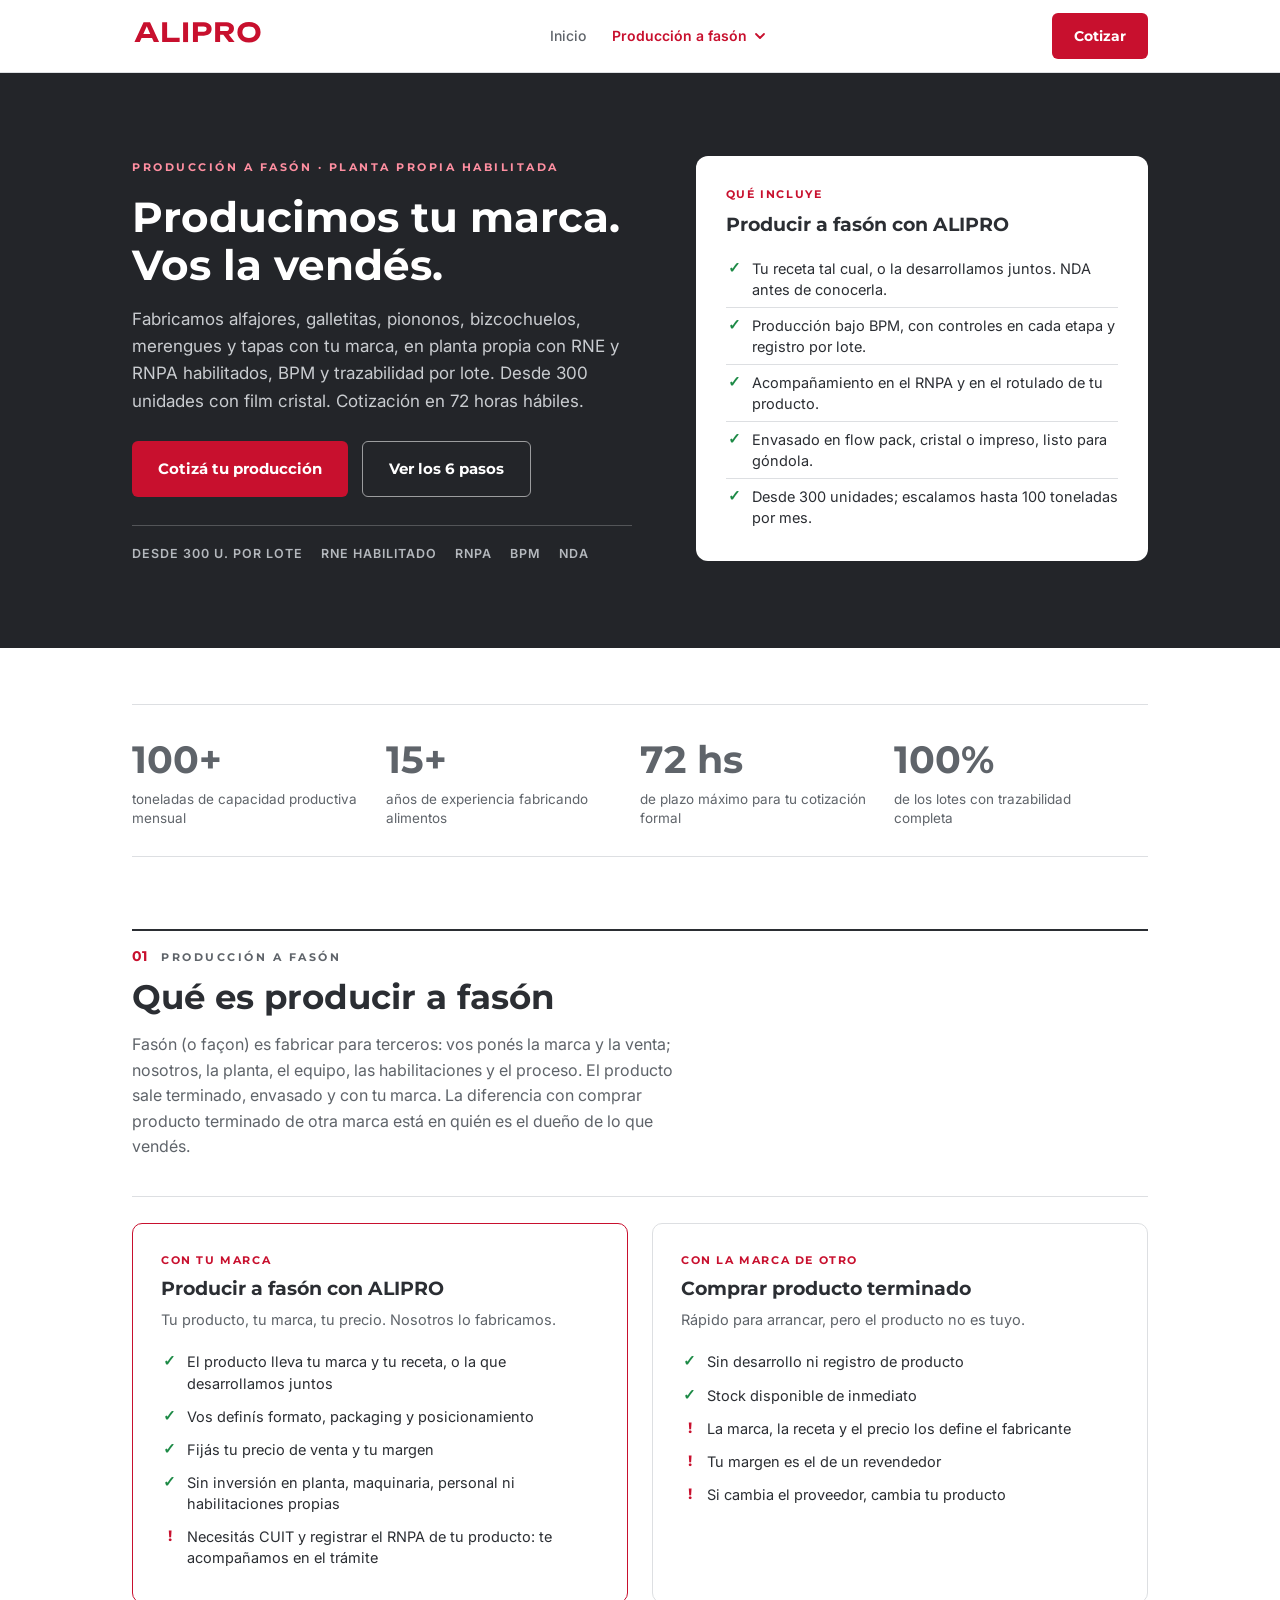
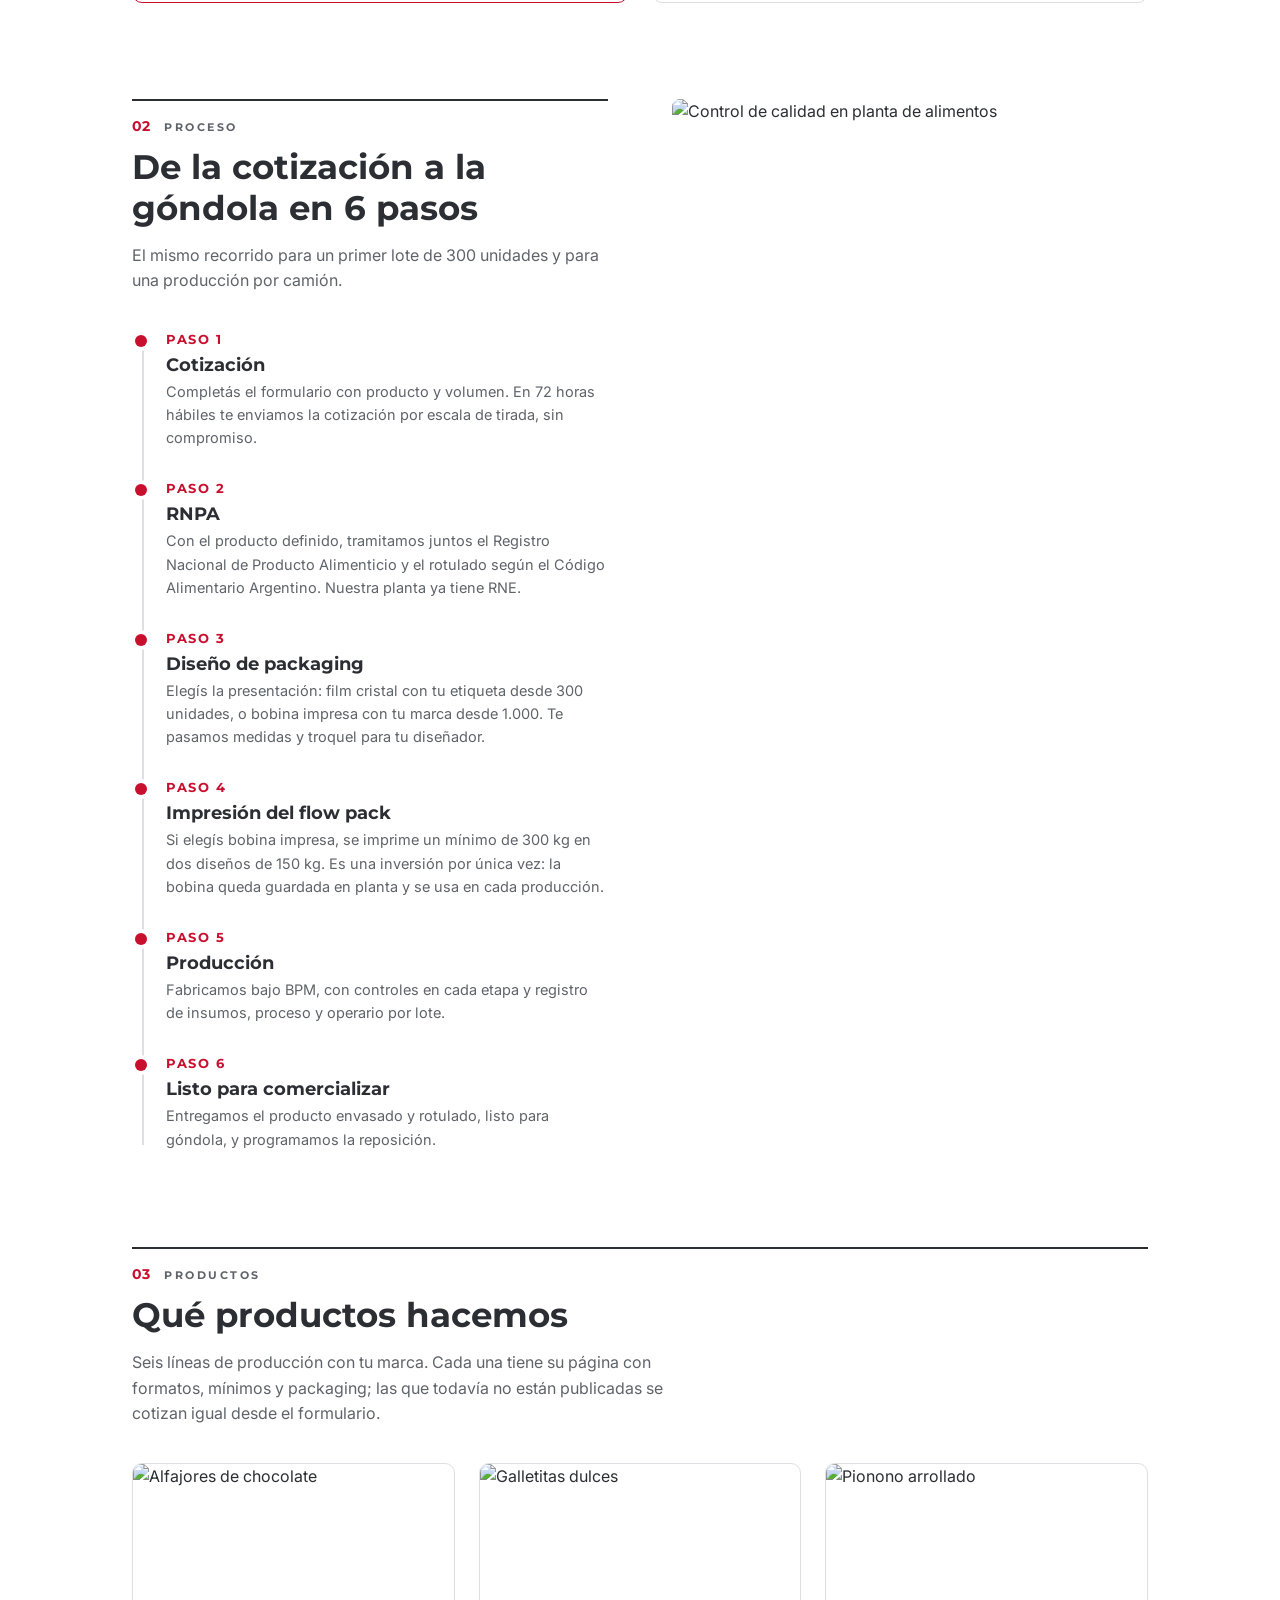
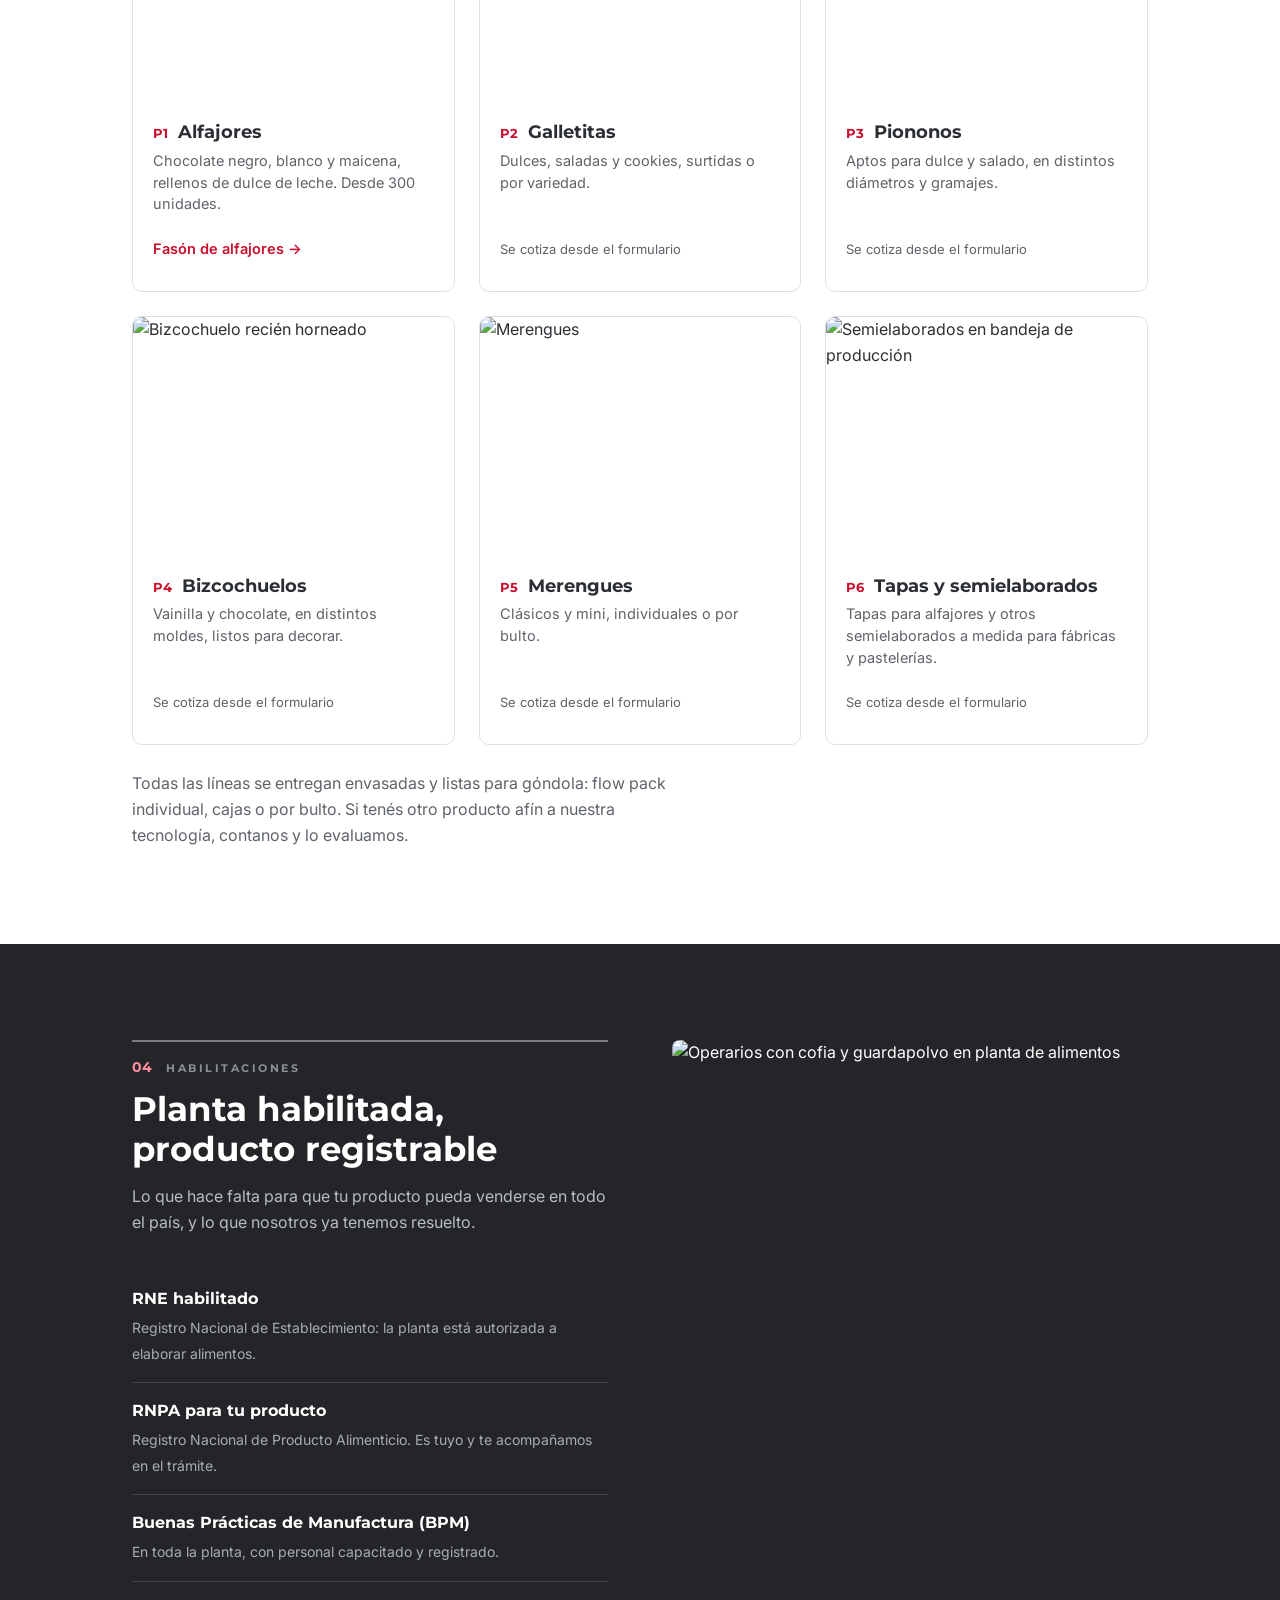
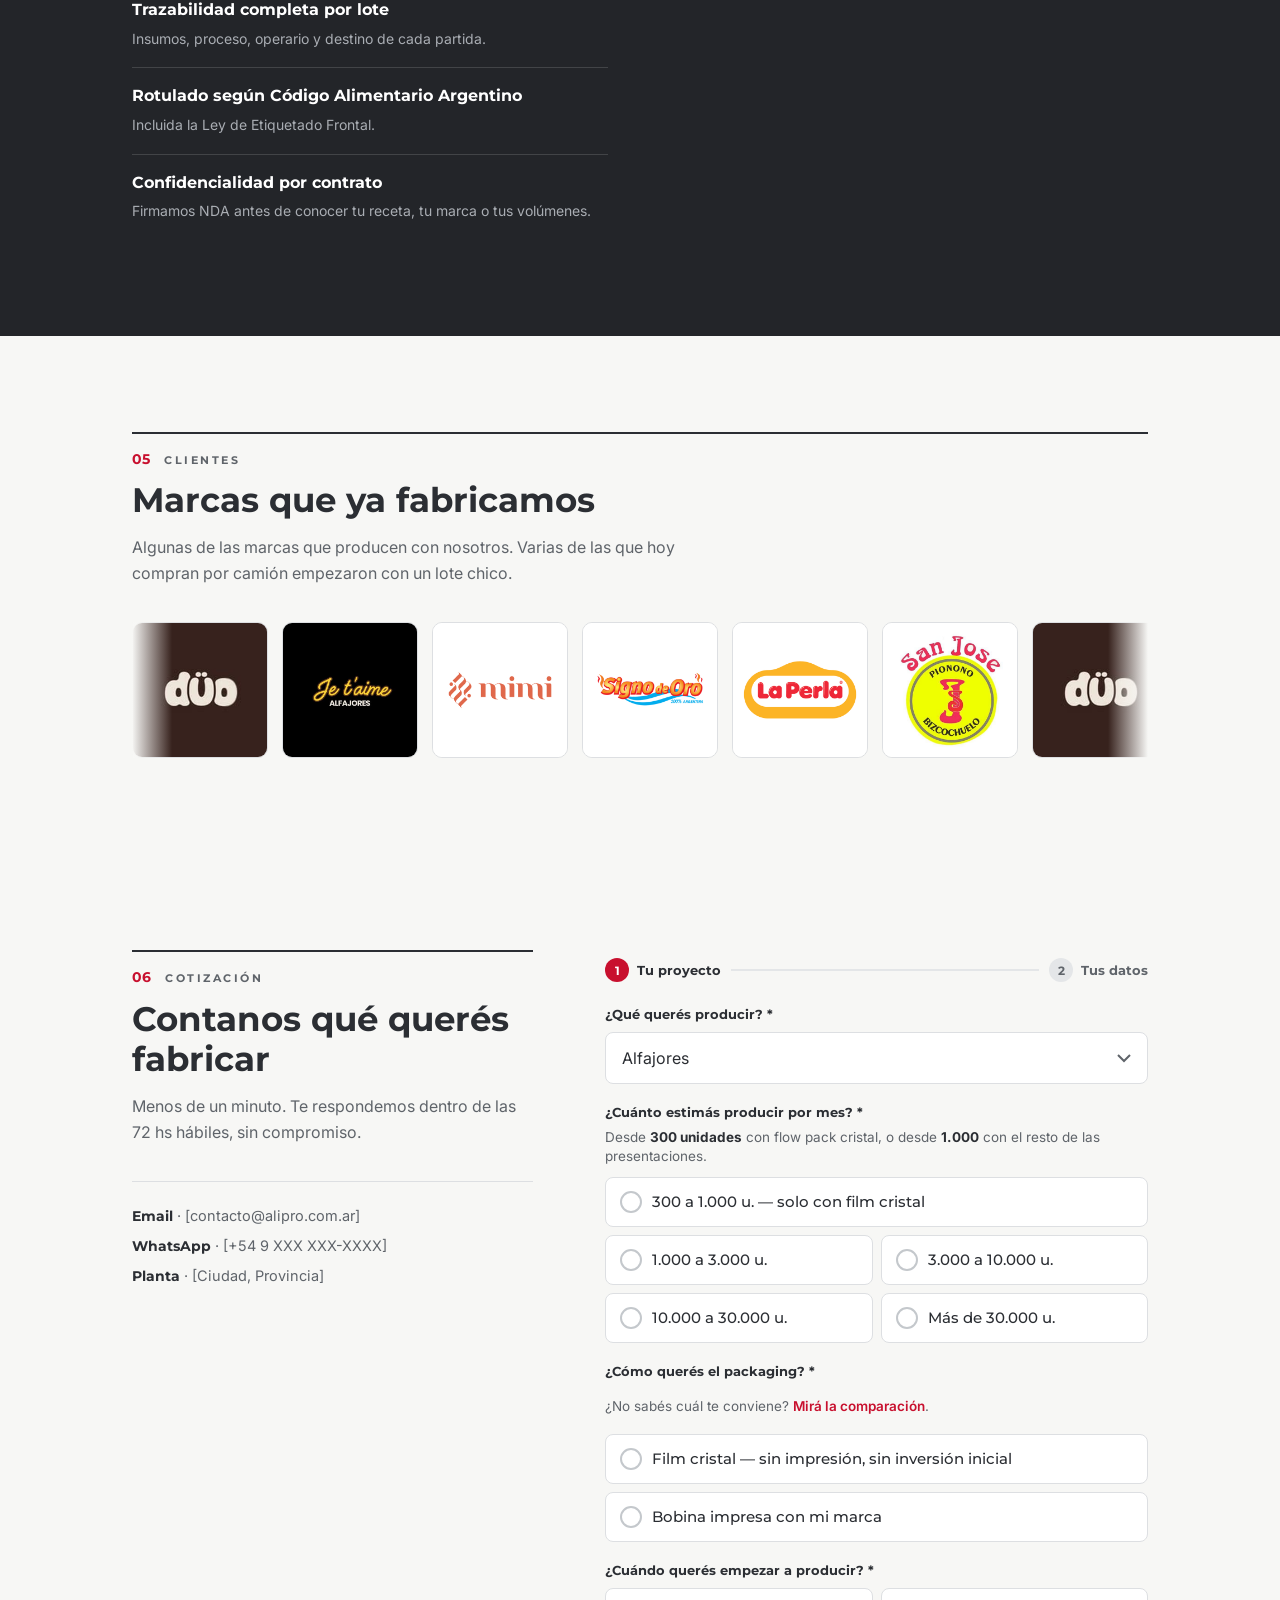
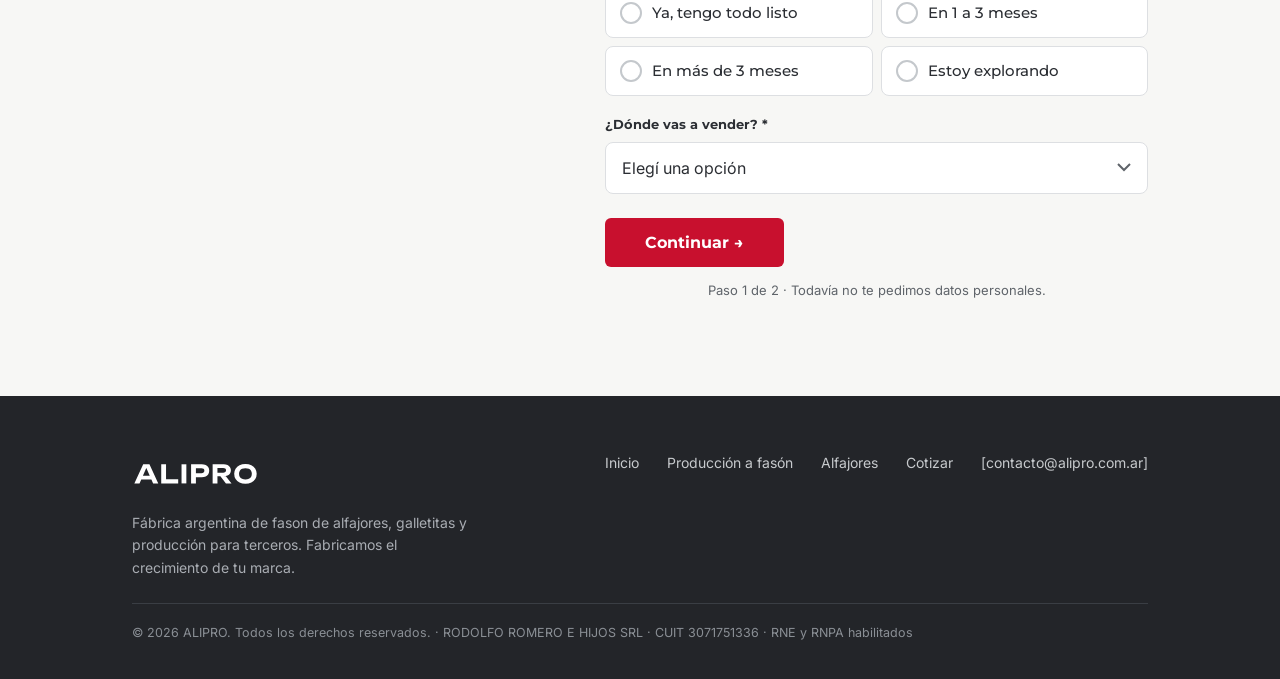
==== commit cd28cdbd: "Compartir encabezado, pie, estilos y formulario; mover alfajores a /fason/alfajores - alipro.css, na" ====
--- a/fason/index.html
+++ b/fason/index.html
@@ -28,7 +28,14 @@
 </script>
 <link rel="stylesheet" href="/alipro.css">
 <style>
-/* El panel del hero (.hero .panel) vive en alipro.css */
+/* Panel del hero: tarjeta blanca sobre carbón con lo que incluye el servicio (manual §6.3) */
+.hero .panel{margin-top:36px;background:#fff;color:var(--tinta);border-radius:12px;padding:24px 22px 22px}
+.hero .panel .ptag{margin-bottom:10px}
+.hero .panel h2{font-size:19px;margin-bottom:14px}
+.hero .panel ul{list-style:none}
+.hero .panel li{font-size:14.5px;line-height:1.45;padding:7px 0 7px 26px;position:relative;border-top:1px solid var(--linea)}
+.hero .panel li:first-child{border-top:none}
+.hero .panel li::before{content:"\2713";position:absolute;left:2px;top:7px;font-family:'Montserrat',Arial,sans-serif;font-weight:700;color:#1D8A46}
 /* Tarjetas de producto: una por línea, con enlace solo a las páginas que existen */
 .pgrid{display:grid;gap:14px;margin-top:8px}
 .pcard{border:1px solid var(--linea);border-radius:10px;overflow:hidden;background:#fff;display:flex;flex-direction:column}
@@ -41,6 +48,7 @@
 .pcard a:hover{text-decoration:underline}
 .pcard .pronto{font-size:13px;color:var(--gris);min-height:44px;display:inline-flex;align-items:center}
 @media(min-width:880px){
+.hero .panel{margin-top:0;padding:30px 30px 26px}
 .pgrid{grid-template-columns:repeat(3,1fr);gap:24px}
 }
 </style>
--- a/alipro.css
+++ b/alipro.css
@@ -211,31 +211,6 @@
 .packlink{font-size:13.5px;color:var(--gris);margin:-4px 0 6px}
 .packlink a{display:inline-block;padding:11px 0}
 .packlink a{color:var(--rojo);font-weight:600;text-decoration:none}
-/* --- panel del hero: tarjeta blanca sobre carbón, usada en las páginas interiores (manual §6.3) --- */
-.hero .panel{margin-top:36px;background:#fff;color:var(--tinta);border-radius:12px;padding:24px 22px 22px}
-.hero .panel .ptag{margin-bottom:10px}
-.hero .panel h2{font-size:19px;margin-bottom:14px}
-.hero .panel ul{list-style:none}
-.hero .panel li{font-size:14.5px;line-height:1.45;padding:7px 0 7px 26px;position:relative;border-top:1px solid var(--linea)}
-.hero .panel li:first-child{border-top:none}
-.hero .panel li::before{content:"\2713";position:absolute;left:2px;top:7px;font-family:'Montserrat',Arial,sans-serif;font-weight:700;color:#1D8A46}
-/* variante "índice": lista de enlaces dentro del panel */
-.hero .panel.lista li{padding:0 0 0 26px}
-.hero .panel.lista li::before{content:"\2192";color:var(--rojo);top:50%;transform:translateY(-50%)}
-.hero .panel.lista a{display:flex;align-items:center;min-height:46px;text-decoration:none;color:var(--tinta);font-weight:500}
-.hero .panel.lista a:hover{color:var(--rojo)}
-/* --- enlace de texto "ver más →" con zona táctil de 44 px --- */
-.more{color:var(--rojo);font-weight:600;text-decoration:none;display:inline-flex;align-items:center;min-height:44px}
-.more:hover{text-decoration:underline}
-/* --- "Seguí leyendo": tarjetas con enlace a las otras páginas de apoyo --- */
-.relgrid{display:grid;gap:12px;border-top:1px solid var(--linea);padding-top:26px}
-.relcard{display:block;border:1px solid var(--linea);border-radius:10px;padding:20px;background:#fff;text-decoration:none}
-.relcard .ptag{margin-bottom:6px}
-.relcard b{font-family:'Montserrat',Arial,sans-serif;font-size:16px;display:block;margin-bottom:6px;color:var(--tinta)}
-.relcard span{font-size:14px;color:var(--gris);line-height:1.5;display:block}
-.relcard:hover{border-color:var(--rojo)}
-@media(min-width:600px){.relgrid{grid-template-columns:1fr 1fr}}
-@media(min-width:1100px){.relgrid{grid-template-columns:repeat(4,1fr);gap:20px}}
 /* --- botonera flotante --- */
 .floatstack{position:fixed;right:14px;bottom:calc(14px + env(safe-area-inset-bottom));z-index:70;display:flex;flex-direction:column;gap:10px;align-items:flex-end;transition:opacity .2s}
 .floatstack.oculto{opacity:0;pointer-events:none}
@@ -281,7 +256,6 @@
 .procgrid>img{aspect-ratio:4/4.6;position:sticky;top:100px;margin-top:0}
 .qgrid{display:grid;grid-template-columns:1fr 1fr;gap:64px;align-items:start}
 .calidad img{margin-bottom:0;aspect-ratio:4/4.2}
-.hero .panel{margin-top:0;padding:30px 30px 26px}
 .plgrid{grid-template-columns:1fr 1fr;gap:24px}
 .plcard{padding:28px}
 .plcta{flex-direction:row;justify-content:space-between;align-items:center;gap:32px}
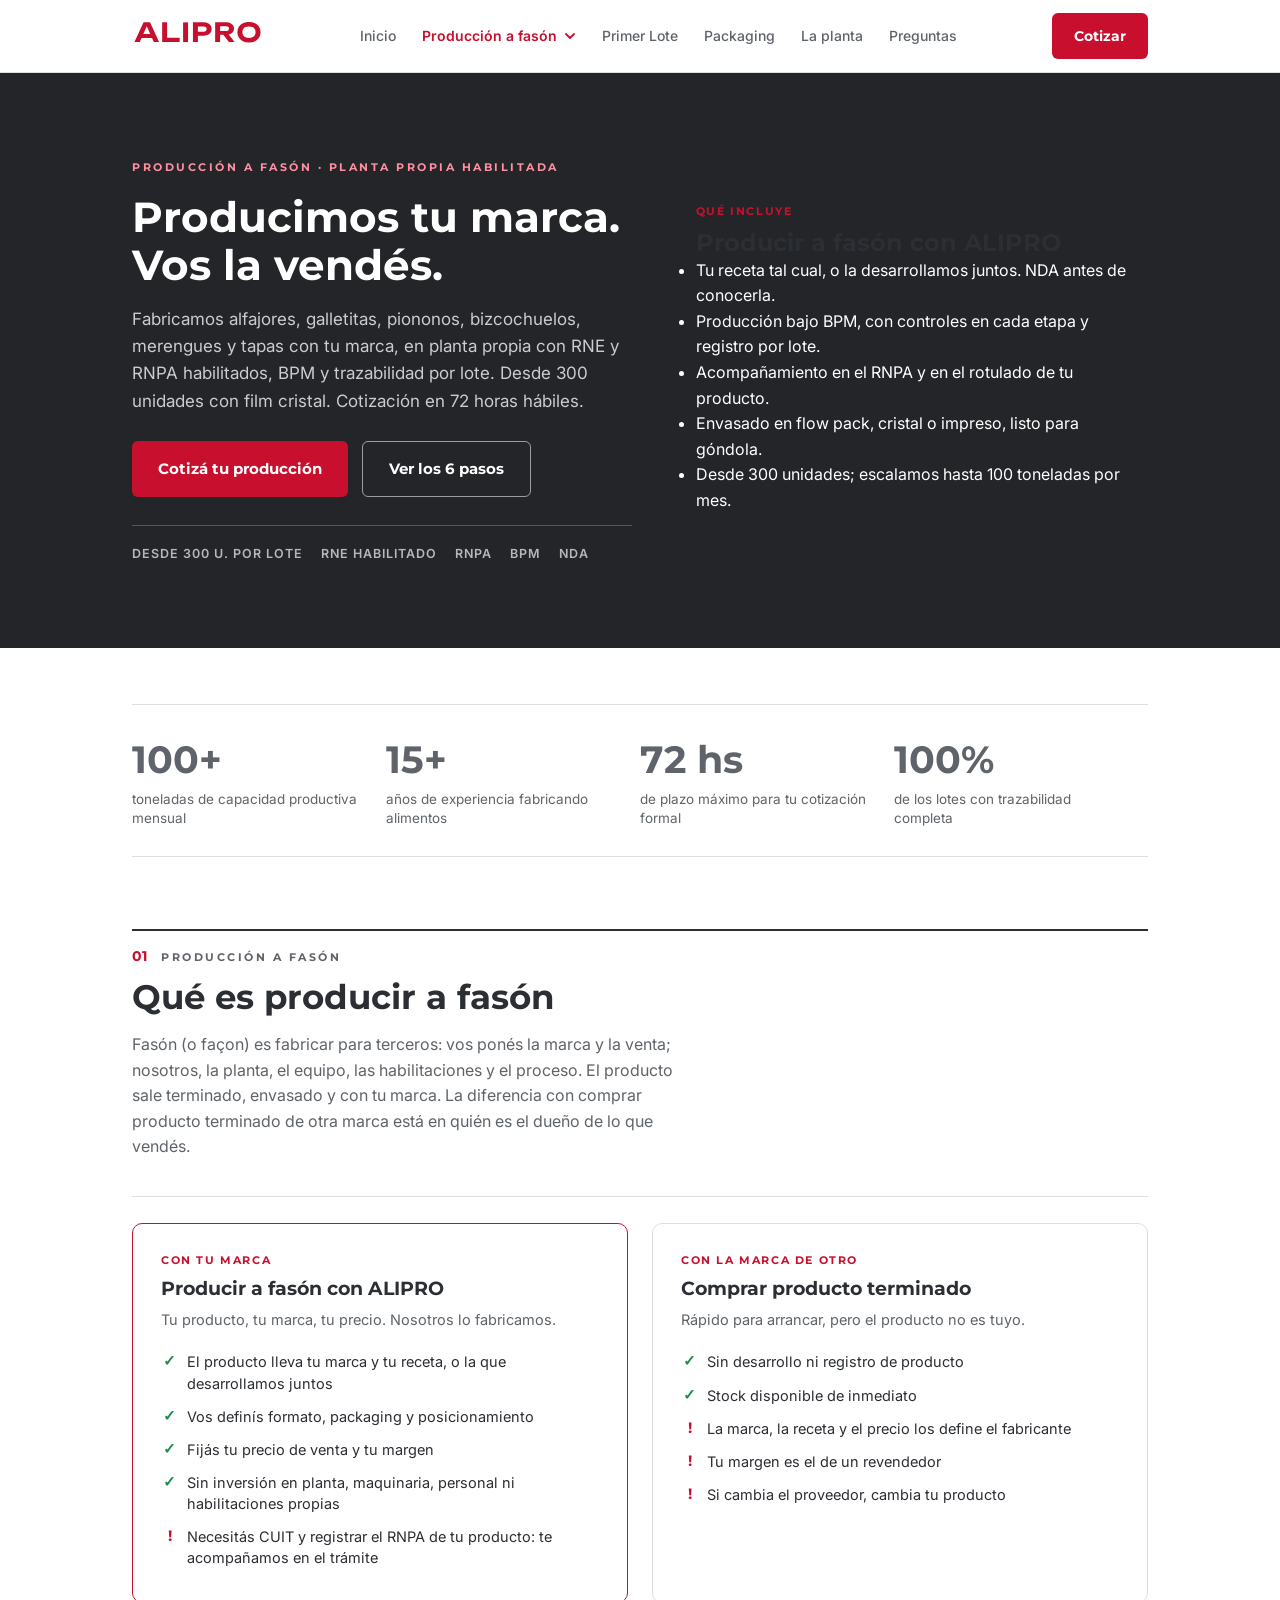
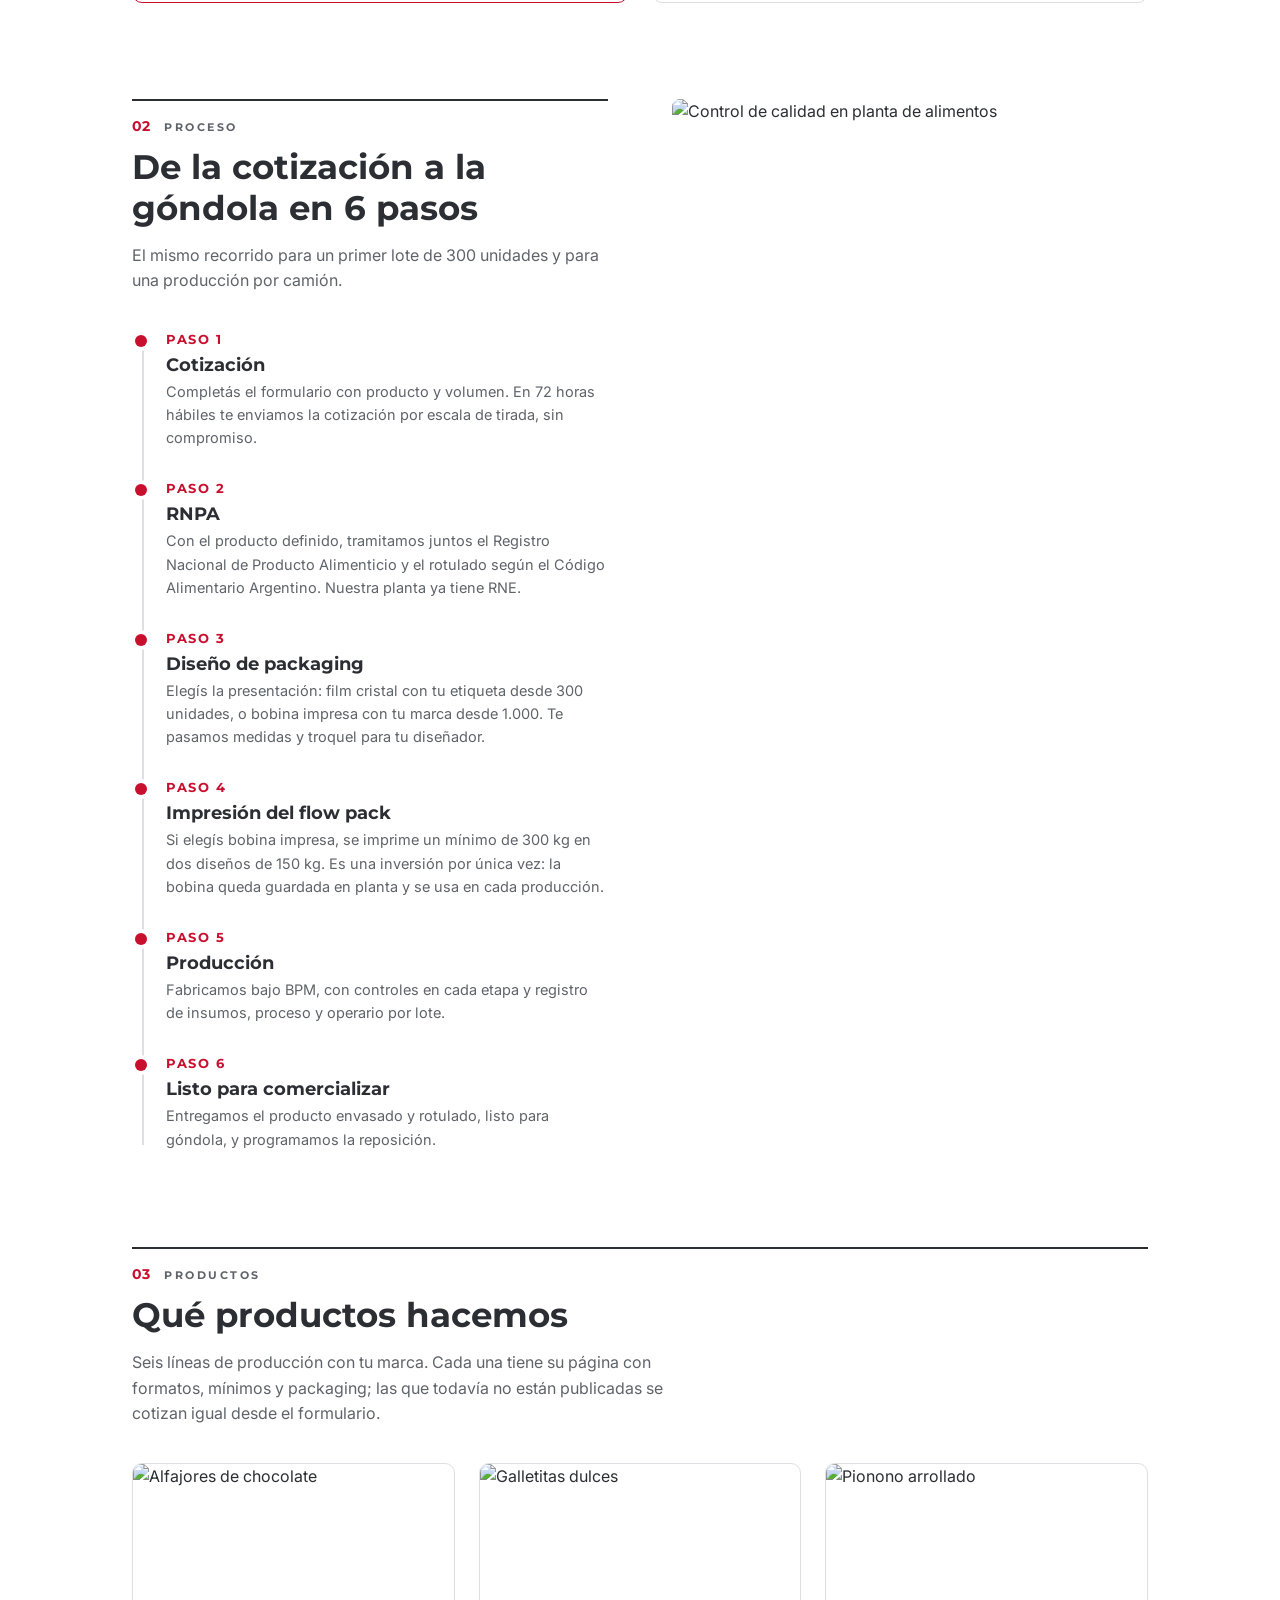
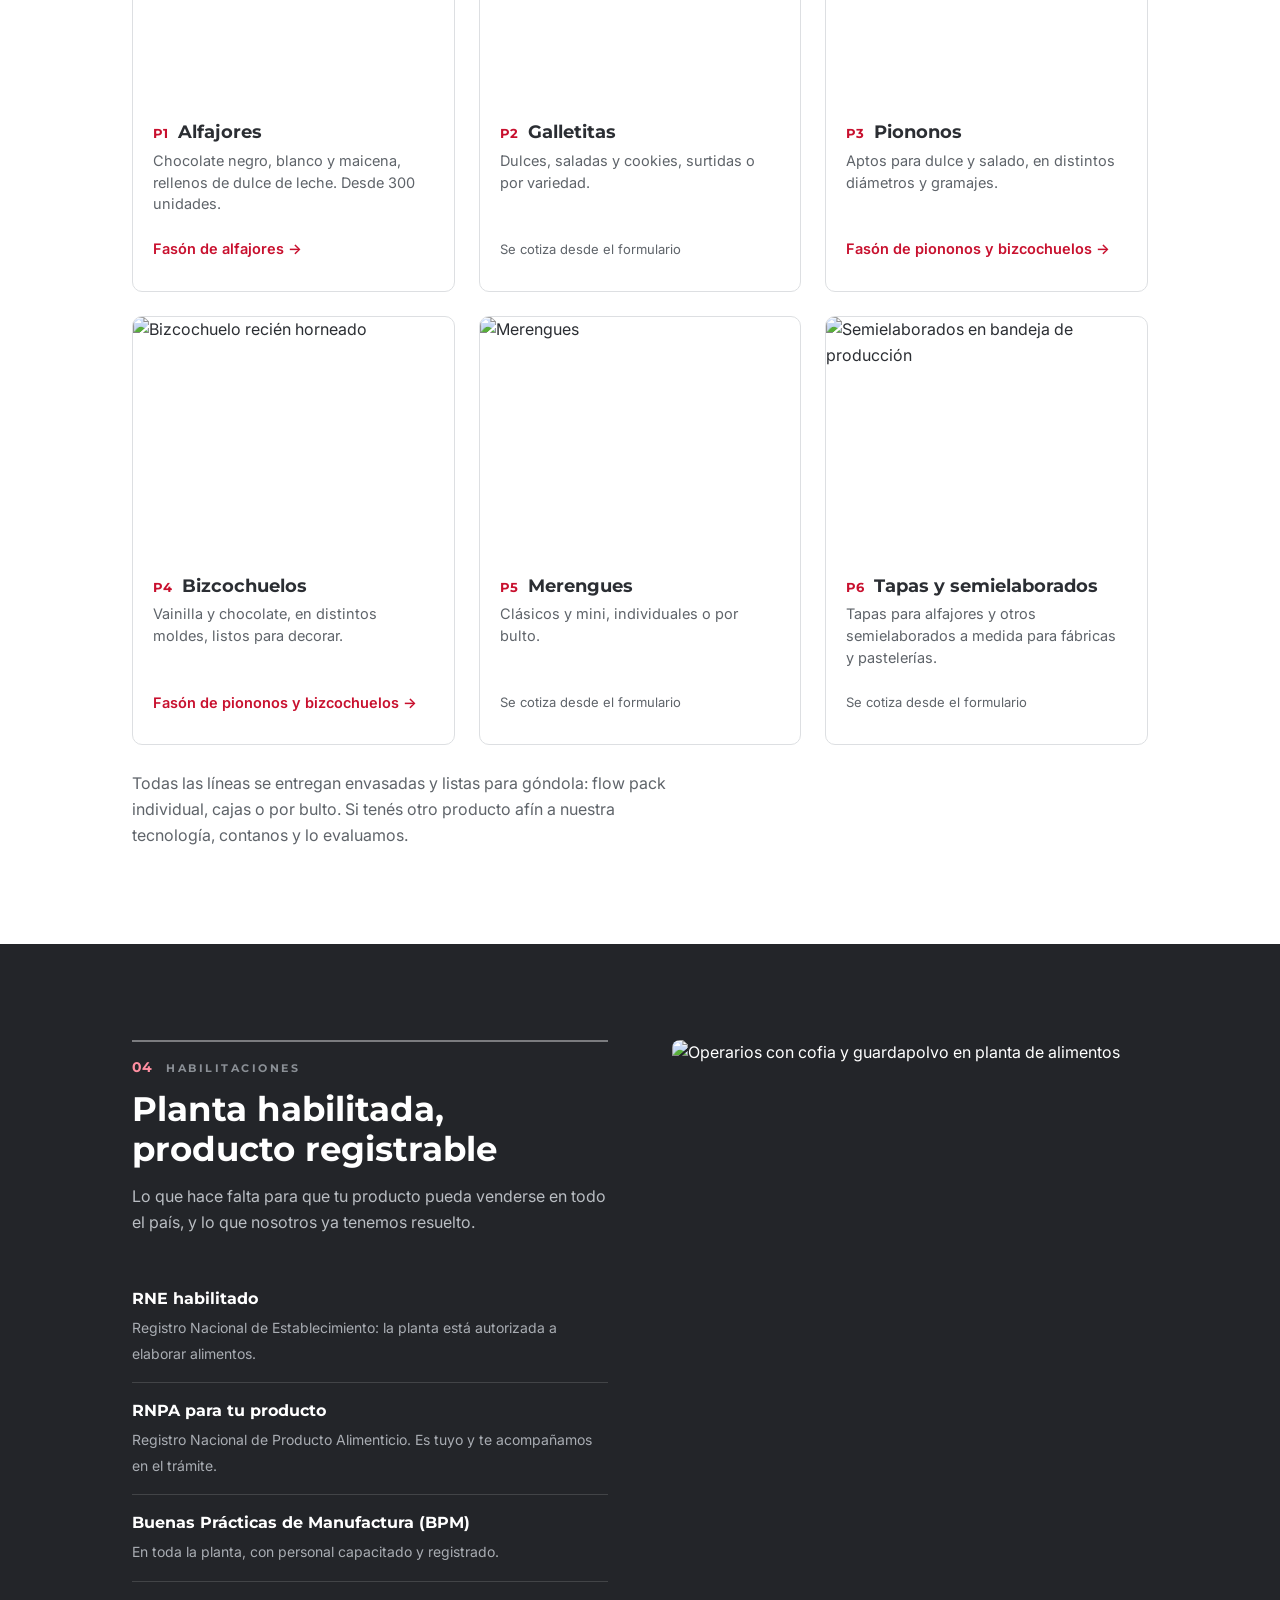
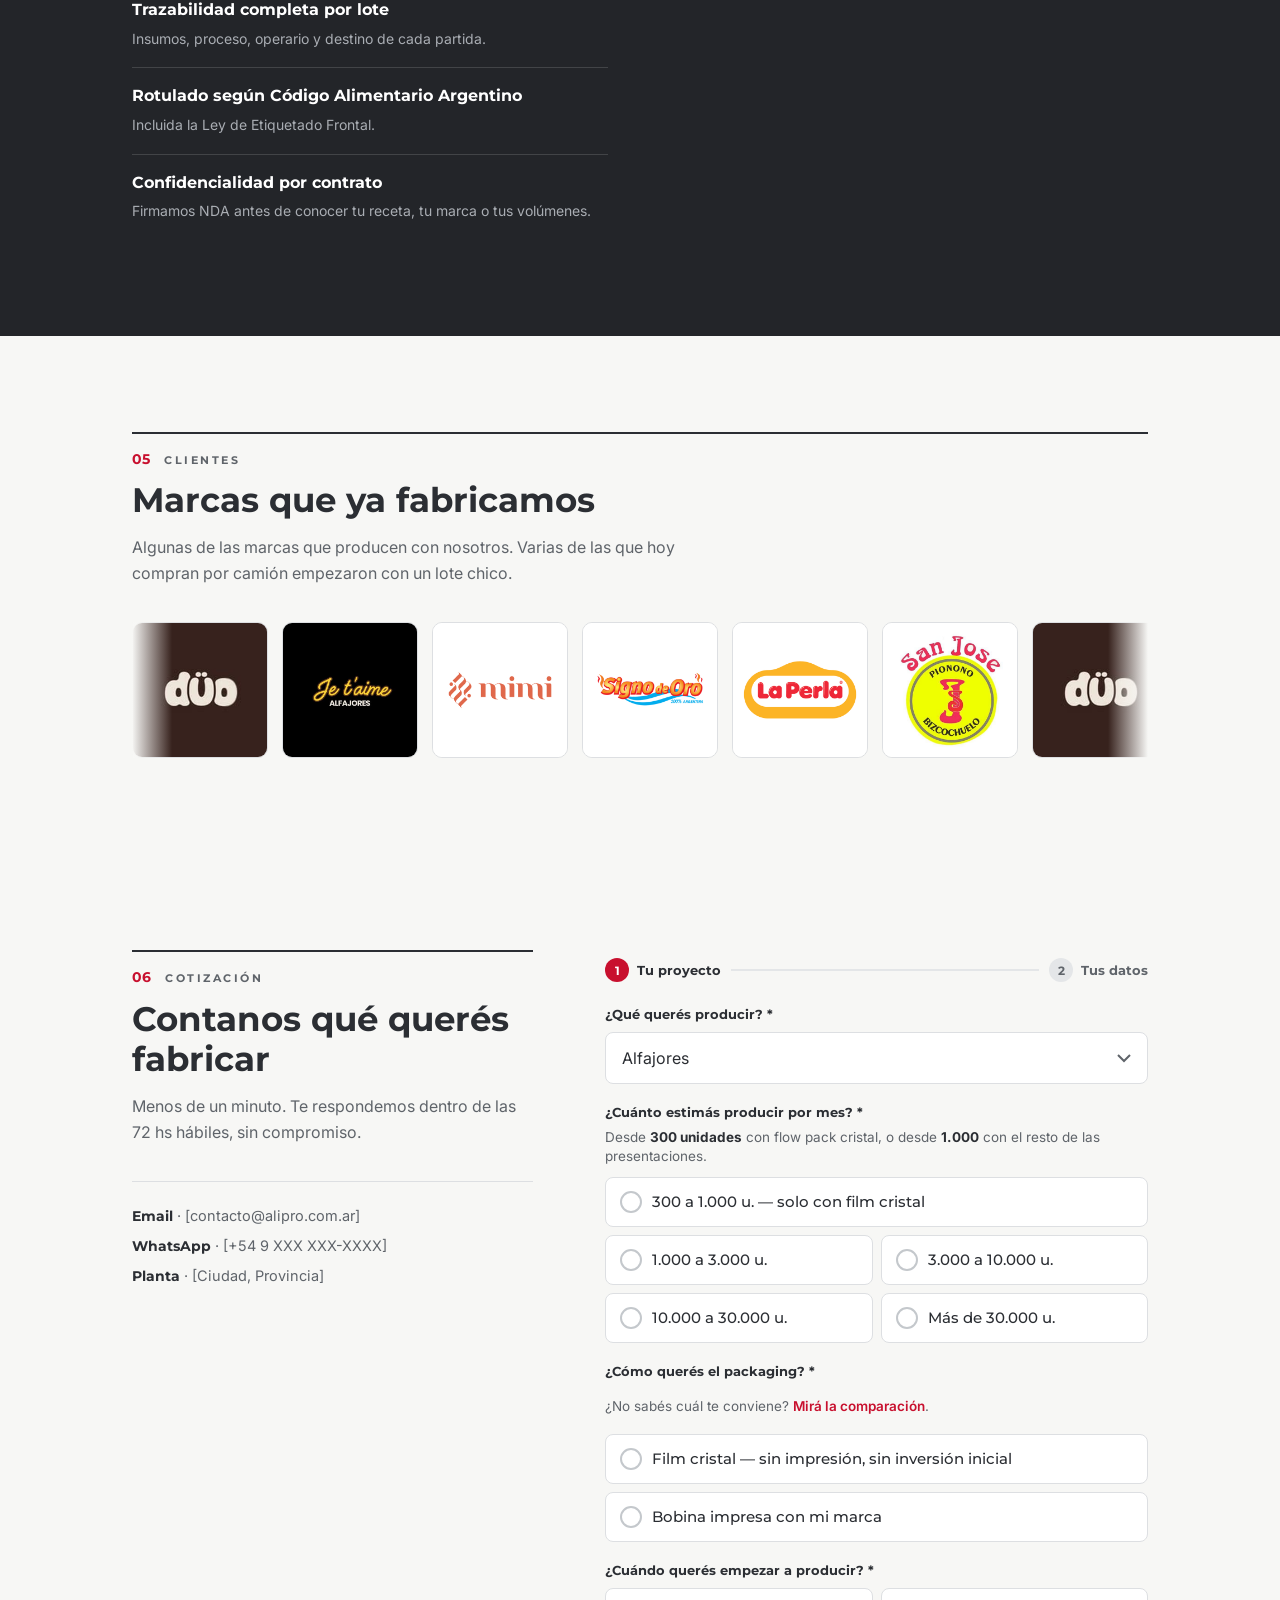
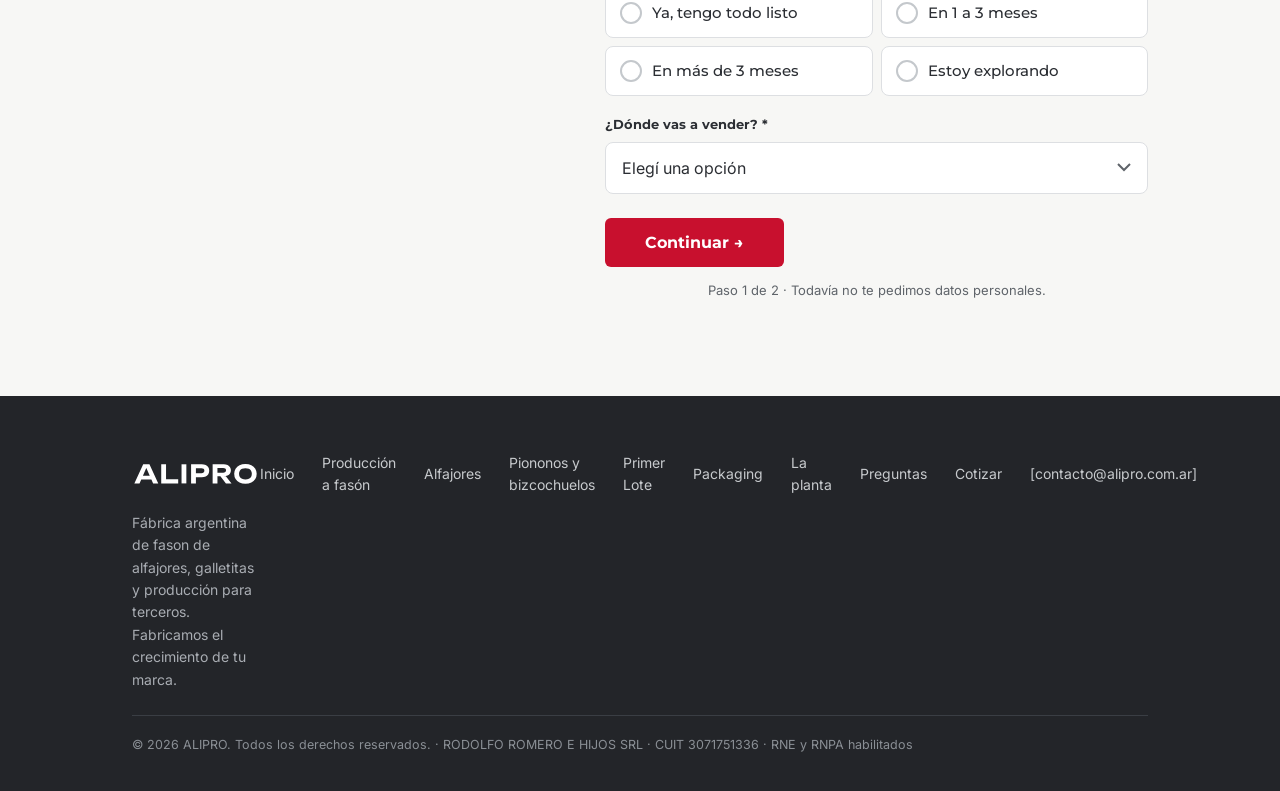
==== commit b1c61d94: "Sumar la página de producto de piononos y bizcochuelos en /fason - fason/piononos-y-bizcochuelos.htm" ====
--- a/fason/index.html
+++ b/fason/index.html
@@ -28,14 +28,7 @@
 </script>
 <link rel="stylesheet" href="/alipro.css">
 <style>
-/* Panel del hero: tarjeta blanca sobre carbón con lo que incluye el servicio (manual §6.3) */
-.hero .panel{margin-top:36px;background:#fff;color:var(--tinta);border-radius:12px;padding:24px 22px 22px}
-.hero .panel .ptag{margin-bottom:10px}
-.hero .panel h2{font-size:19px;margin-bottom:14px}
-.hero .panel ul{list-style:none}
-.hero .panel li{font-size:14.5px;line-height:1.45;padding:7px 0 7px 26px;position:relative;border-top:1px solid var(--linea)}
-.hero .panel li:first-child{border-top:none}
-.hero .panel li::before{content:"\2713";position:absolute;left:2px;top:7px;font-family:'Montserrat',Arial,sans-serif;font-weight:700;color:#1D8A46}
+/* El panel del hero (.hero .panel) vive en alipro.css */
 /* Tarjetas de producto: una por línea, con enlace solo a las páginas que existen */
 .pgrid{display:grid;gap:14px;margin-top:8px}
 .pcard{border:1px solid var(--linea);border-radius:10px;overflow:hidden;background:#fff;display:flex;flex-direction:column}
@@ -48,7 +41,6 @@
 .pcard a:hover{text-decoration:underline}
 .pcard .pronto{font-size:13px;color:var(--gris);min-height:44px;display:inline-flex;align-items:center}
 @media(min-width:880px){
-.hero .panel{margin-top:0;padding:30px 30px 26px}
 .pgrid{grid-template-columns:repeat(3,1fr);gap:24px}
 }
 </style>
@@ -159,8 +151,8 @@
 <div class="pgrid">
 <div class="pcard"><img src="https://images.unsplash.com/photo-1604953782017-769558d1a0cc?q=80&auto=format&fit=crop&w=760" srcset="https://images.unsplash.com/photo-1604953782017-769558d1a0cc?q=80&auto=format&fit=crop&w=480 480w, https://images.unsplash.com/photo-1604953782017-769558d1a0cc?q=80&auto=format&fit=crop&w=760 760w, https://images.unsplash.com/photo-1604953782017-769558d1a0cc?q=80&auto=format&fit=crop&w=1100 1100w" sizes="(min-width:880px) 32vw, 92vw" alt="Alfajores de chocolate" loading="lazy"><div class="pb"><h3><span>P1</span>Alfajores</h3><p>Chocolate negro, blanco y maicena, rellenos de dulce de leche. Desde 300 unidades.</p><a href="/fason/alfajores">Fasón de alfajores →</a></div></div>
 <div class="pcard"><img src="https://images.unsplash.com/photo-1613249000637-6329eef9287c?q=80&auto=format&fit=crop&w=760" srcset="https://images.unsplash.com/photo-1613249000637-6329eef9287c?q=80&auto=format&fit=crop&w=480 480w, https://images.unsplash.com/photo-1613249000637-6329eef9287c?q=80&auto=format&fit=crop&w=760 760w, https://images.unsplash.com/photo-1613249000637-6329eef9287c?q=80&auto=format&fit=crop&w=1100 1100w" sizes="(min-width:880px) 32vw, 92vw" alt="Galletitas dulces" loading="lazy"><div class="pb"><h3><span>P2</span>Galletitas</h3><p>Dulces, saladas y cookies, surtidas o por variedad.</p><span class="pronto">Se cotiza desde el formulario</span></div></div>
-<div class="pcard"><img src="https://images.unsplash.com/photo-1548587459-edc9a4a56af6?q=80&auto=format&fit=crop&w=760" srcset="https://images.unsplash.com/photo-1548587459-edc9a4a56af6?q=80&auto=format&fit=crop&w=480 480w, https://images.unsplash.com/photo-1548587459-edc9a4a56af6?q=80&auto=format&fit=crop&w=760 760w, https://images.unsplash.com/photo-1548587459-edc9a4a56af6?q=80&auto=format&fit=crop&w=1100 1100w" sizes="(min-width:880px) 32vw, 92vw" alt="Pionono arrollado" loading="lazy"><div class="pb"><h3><span>P3</span>Piononos</h3><p>Aptos para dulce y salado, en distintos diámetros y gramajes.</p><span class="pronto">Se cotiza desde el formulario</span></div></div>
-<div class="pcard"><img src="https://images.unsplash.com/photo-1611980740456-f5d7fddab908?q=80&auto=format&fit=crop&w=760" srcset="https://images.unsplash.com/photo-1611980740456-f5d7fddab908?q=80&auto=format&fit=crop&w=480 480w, https://images.unsplash.com/photo-1611980740456-f5d7fddab908?q=80&auto=format&fit=crop&w=760 760w, https://images.unsplash.com/photo-1611980740456-f5d7fddab908?q=80&auto=format&fit=crop&w=1100 1100w" sizes="(min-width:880px) 32vw, 92vw" alt="Bizcochuelo recién horneado" loading="lazy"><div class="pb"><h3><span>P4</span>Bizcochuelos</h3><p>Vainilla y chocolate, en distintos moldes, listos para decorar.</p><span class="pronto">Se cotiza desde el formulario</span></div></div>
+<div class="pcard"><img src="https://images.unsplash.com/photo-1548587459-edc9a4a56af6?q=80&auto=format&fit=crop&w=760" srcset="https://images.unsplash.com/photo-1548587459-edc9a4a56af6?q=80&auto=format&fit=crop&w=480 480w, https://images.unsplash.com/photo-1548587459-edc9a4a56af6?q=80&auto=format&fit=crop&w=760 760w, https://images.unsplash.com/photo-1548587459-edc9a4a56af6?q=80&auto=format&fit=crop&w=1100 1100w" sizes="(min-width:880px) 32vw, 92vw" alt="Pionono arrollado" loading="lazy"><div class="pb"><h3><span>P3</span>Piononos</h3><p>Aptos para dulce y salado, en distintos diámetros y gramajes.</p><a href="/fason/piononos-y-bizcochuelos">Fasón de piononos y bizcochuelos →</a></div></div>
+<div class="pcard"><img src="https://images.unsplash.com/photo-1611980740456-f5d7fddab908?q=80&auto=format&fit=crop&w=760" srcset="https://images.unsplash.com/photo-1611980740456-f5d7fddab908?q=80&auto=format&fit=crop&w=480 480w, https://images.unsplash.com/photo-1611980740456-f5d7fddab908?q=80&auto=format&fit=crop&w=760 760w, https://images.unsplash.com/photo-1611980740456-f5d7fddab908?q=80&auto=format&fit=crop&w=1100 1100w" sizes="(min-width:880px) 32vw, 92vw" alt="Bizcochuelo recién horneado" loading="lazy"><div class="pb"><h3><span>P4</span>Bizcochuelos</h3><p>Vainilla y chocolate, en distintos moldes, listos para decorar.</p><a href="/fason/piononos-y-bizcochuelos">Fasón de piononos y bizcochuelos →</a></div></div>
 <div class="pcard"><img src="https://images.unsplash.com/photo-1596241913276-c9865764c797?q=80&auto=format&fit=crop&w=760" srcset="https://images.unsplash.com/photo-1596241913276-c9865764c797?q=80&auto=format&fit=crop&w=480 480w, https://images.unsplash.com/photo-1596241913276-c9865764c797?q=80&auto=format&fit=crop&w=760 760w, https://images.unsplash.com/photo-1596241913276-c9865764c797?q=80&auto=format&fit=crop&w=1100 1100w" sizes="(min-width:880px) 32vw, 92vw" alt="Merengues" loading="lazy"><div class="pb"><h3><span>P5</span>Merengues</h3><p>Clásicos y mini, individuales o por bulto.</p><span class="pronto">Se cotiza desde el formulario</span></div></div>
 <div class="pcard"><img src="https://images.unsplash.com/photo-1621267714769-1ad1508a6bd6?q=80&auto=format&fit=crop&w=760" srcset="https://images.unsplash.com/photo-1621267714769-1ad1508a6bd6?q=80&auto=format&fit=crop&w=480 480w, https://images.unsplash.com/photo-1621267714769-1ad1508a6bd6?q=80&auto=format&fit=crop&w=760 760w, https://images.unsplash.com/photo-1621267714769-1ad1508a6bd6?q=80&auto=format&fit=crop&w=1100 1100w" sizes="(min-width:880px) 32vw, 92vw" alt="Semielaborados en bandeja de producción" loading="lazy"><div class="pb"><h3><span>P6</span>Tapas y semielaborados</h3><p>Tapas para alfajores y otros semielaborados a medida para fábricas y pastelerías.</p><span class="pronto">Se cotiza desde el formulario</span></div></div>
 </div>
